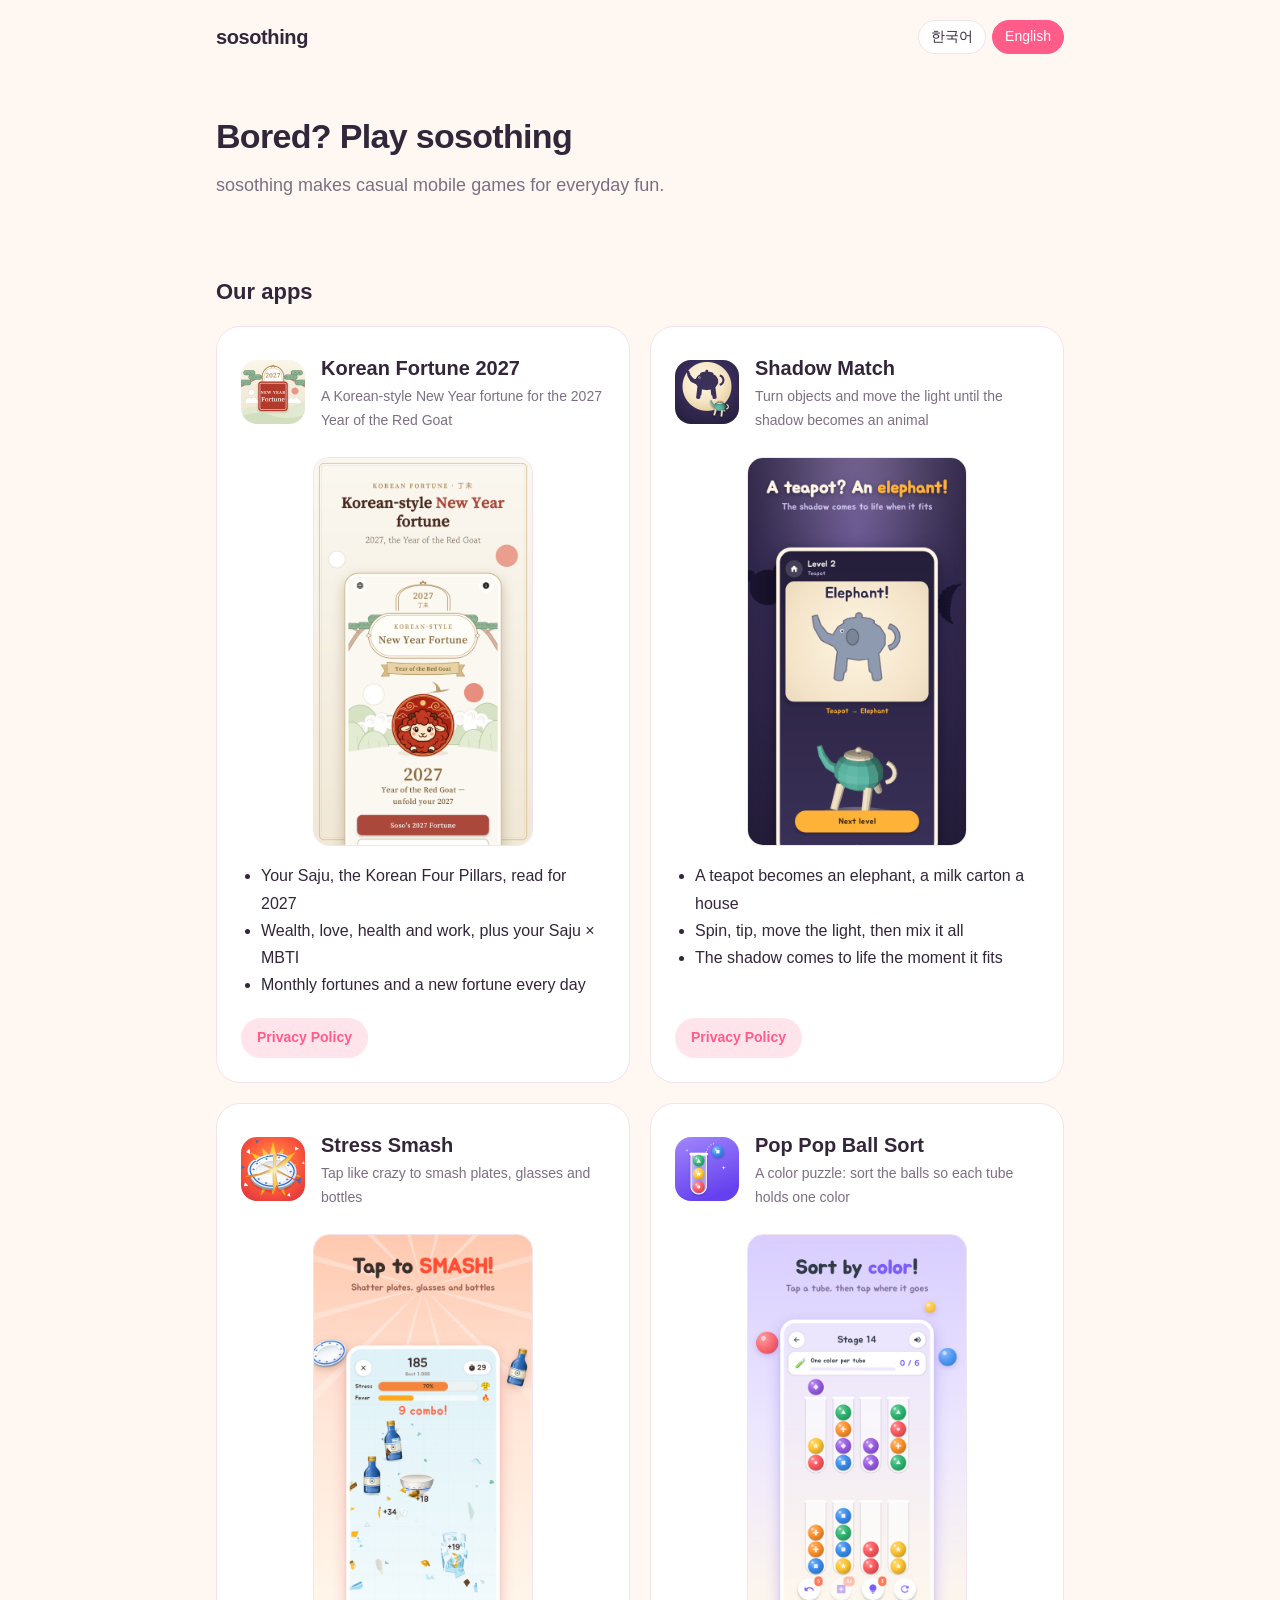
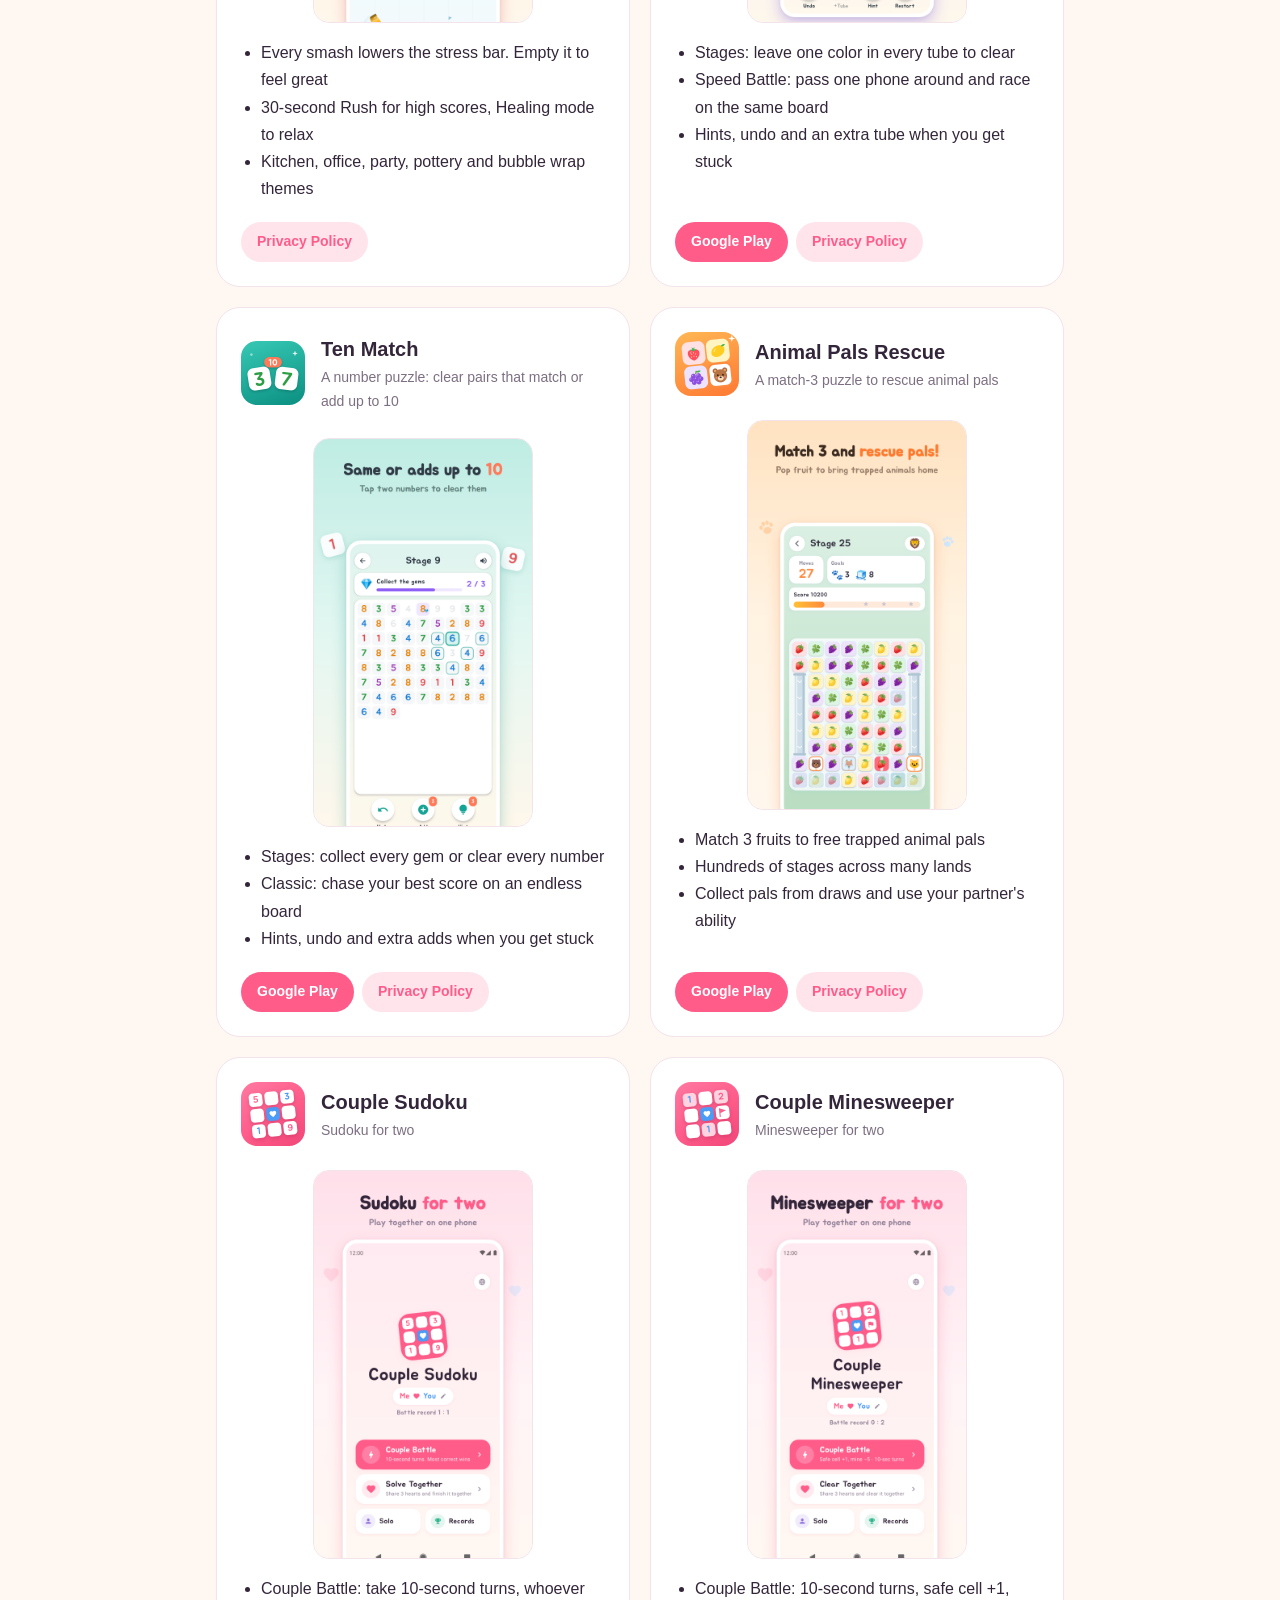
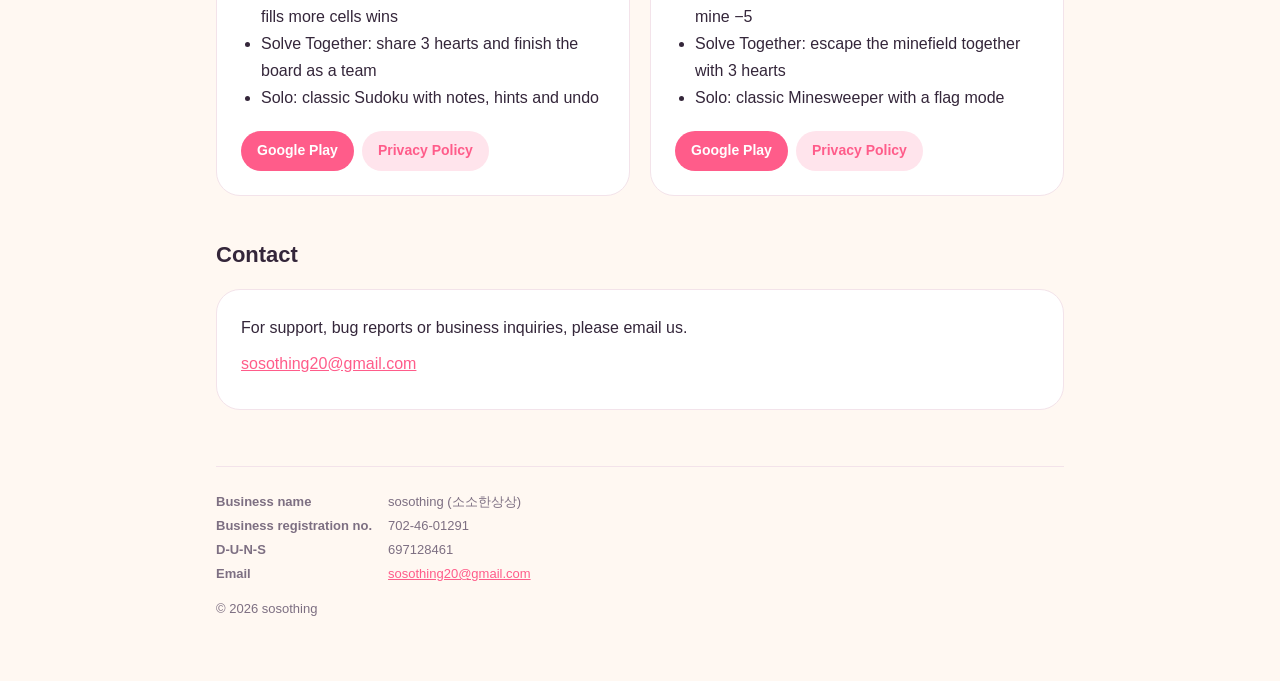
==== index.html @ 8fa51ddb "소소점집 신년운세: 앱 목록 카드 추가, 아이콘 새로 바꿈 Co-Authored-By: Claude Opus 5.5 <noreply@anthropic.com>" ====
<!doctype html>
<html lang="ko" data-lang="ko">
<head>
<meta charset="utf-8">
<meta name="viewport" content="width=device-width, initial-scale=1">
<title>sosothing</title>
<meta name="description" content="소소한상상(sosothing)은 일상에서 가볍게 즐기는 캐주얼 모바일 게임을 만듭니다. / sosothing makes casual mobile games for everyday fun.">
<meta name="google-site-verification" content="OZxtH8biWq6dHtOWnSwe_YBOrlfcBjzr07Ja14kbQ_M">
<link rel="icon" href="assets/sudoku-icon.png">
<link rel="stylesheet" href="style.css">
<script src="lang.js"></script>
</head>
<body>
<div class="wrap">
  <header class="top">
    <a class="brand" href="./">sosothing</a>
    <div class="lang-switch">
      <button type="button" data-set-lang="ko">한국어</button>
      <button type="button" data-set-lang="en">English</button>
    </div>
  </header>

  <section class="hero">
    <h1 lang="ko">심심할땐 소소한상상</h1>
    <h1 lang="en">Bored? Play sosothing</h1>
    <p lang="ko">소소한상상(sosothing)은 일상에서 가볍게 즐기는 캐주얼 모바일 게임을 만듭니다.</p>
    <p lang="en">sosothing makes casual mobile games for everyday fun.</p>
  </section>

  <h2 class="section-title"><span lang="ko">앱</span><span lang="en">Our apps</span></h2>
  <div class="apps">
    <article class="app" id="newyear-2027">
      <div class="app-head">
        <img lang="ko" src="assets/newyear-2027-icon.png" alt="">
        <img lang="en" src="assets/newyear-2027-icon-en.png" alt="">
        <div>
          <h3><span lang="ko">소소점집 신년운세 2027</span><span lang="en">Korean Fortune 2027</span></h3>
          <p lang="ko">만세력으로 보는 2027 정미년 붉은 양의 해 신년운세</p>
          <p lang="en">A Korean-style New Year fortune for the 2027 Year of the Red Goat</p>
        </div>
      </div>
      <img class="shot" lang="ko" src="assets/newyear-2027-ko.png" alt="소소점집 신년운세 앱 화면">
      <img class="shot" lang="en" src="assets/newyear-2027-en.png" alt="Korean Fortune 2027 app screen">
      <ul lang="ko">
        <li>타고난 나부터 2027년의 나까지, 재물·연애·건강·일 운세</li>
        <li>만세력 사주표와 사주 × MBTI로 본 나</li>
        <li>그달이 오면 열리는 달별 운세와 날마다 바뀌는 오늘의 운세</li>
      </ul>
      <ul lang="en">
        <li>Your Saju, the Korean Four Pillars, read for 2027</li>
        <li>Wealth, love, health and work, plus your Saju × MBTI</li>
        <li>Monthly fortunes and a new fortune every day</li>
      </ul>
      <div class="links">
        <a class="btn btn-ghost" href="apps/newyear-2027/privacy.html"><span lang="ko">개인정보처리방침</span><span lang="en">Privacy Policy</span></a>
      </div>
    </article>

    <article class="app" id="shadow-match">
      <div class="app-head">
        <img src="assets/shadow-match-icon.png" alt="">
        <div>
          <h3><span lang="ko">그림자 맞추기</span><span lang="en">Shadow Match</span></h3>
          <p lang="ko">물건을 돌리고 조명을 옮겨 그림자를 동물로 바꾸는 퍼즐</p>
          <p lang="en">Turn objects and move the light until the shadow becomes an animal</p>
        </div>
      </div>
      <img class="shot" lang="ko" src="assets/shadow-match-ko.png" alt="그림자 맞추기 게임 화면">
      <img class="shot" lang="en" src="assets/shadow-match-en.png" alt="Shadow Match game screen">
      <ul lang="ko">
        <li>주전자는 코끼리로, 우유팩은 집으로, 블록은 고양이로</li>
        <li>돌리기, 기울이기, 조명 옮기기, 그리고 모두 섞어서 맞추기까지</li>
        <li>딱 맞는 순간 그림자에 색과 얼굴이 생겨나요</li>
      </ul>
      <ul lang="en">
        <li>A teapot becomes an elephant, a milk carton a house</li>
        <li>Spin, tip, move the light, then mix it all</li>
        <li>The shadow comes to life the moment it fits</li>
      </ul>
      <div class="links">
        <a class="btn btn-ghost" href="apps/shadow-match/privacy.html"><span lang="ko">개인정보처리방침</span><span lang="en">Privacy Policy</span></a>
      </div>
    </article>

    <article class="app" id="stress-smash">
      <div class="app-head">
        <img src="assets/stress-smash-icon.png" alt="">
        <div>
          <h3><span lang="ko">스트레스 박살</span><span lang="en">Stress Smash</span></h3>
          <p lang="ko">접시, 유리컵, 병을 마구 눌러 와장창 부수는 스트레스 해소 게임</p>
          <p lang="en">Tap like crazy to smash plates, glasses and bottles</p>
        </div>
      </div>
      <img class="shot" lang="ko" src="assets/stress-smash-ko.png" alt="스트레스 박살 게임 화면">
      <img class="shot" lang="en" src="assets/stress-smash-en.png" alt="Stress Smash game screen">
      <ul lang="ko">
        <li>부술 때마다 스트레스 게이지가 줄고, 다 비우면 후련해요</li>
        <li>30초 러시로 최고 점수에 도전, 힐링 모드로 천천히</li>
        <li>부엌, 사무실, 파티, 도자기 공방, 뽁뽁이 테마</li>
      </ul>
      <ul lang="en">
        <li>Every smash lowers the stress bar. Empty it to feel great</li>
        <li>30-second Rush for high scores, Healing mode to relax</li>
        <li>Kitchen, office, party, pottery and bubble wrap themes</li>
      </ul>
      <div class="links">
        <a class="btn btn-ghost" href="apps/stress-smash/privacy.html"><span lang="ko">개인정보처리방침</span><span lang="en">Privacy Policy</span></a>
      </div>
    </article>

    <article class="app" id="ball-sort">
      <div class="app-head">
        <img src="assets/ball-sort-icon.png" alt="">
        <div>
          <h3><span lang="ko">콩콩 볼소트</span><span lang="en">Pop Pop Ball Sort</span></h3>
          <p lang="ko">같은 색 공끼리 병에 모으는 정렬 퍼즐</p>
          <p lang="en">A color puzzle: sort the balls so each tube holds one color</p>
        </div>
      </div>
      <img class="shot" lang="ko" src="assets/ball-sort-ko.png" alt="콩콩 볼소트 게임 화면">
      <img class="shot" lang="en" src="assets/ball-sort-en.png" alt="Pop Pop Ball Sort game screen">
      <ul lang="ko">
        <li>스테이지: 병마다 한 가지 색만 남기면 클리어</li>
        <li>스피드 대결: 여럿이 폰 하나로 같은 판을 풀고 시간으로 순위</li>
        <li>힌트, 되돌리기, 빈 병 더하기로 막혀도 걱정 없어요</li>
      </ul>
      <ul lang="en">
        <li>Stages: leave one color in every tube to clear</li>
        <li>Speed Battle: pass one phone around and race on the same board</li>
        <li>Hints, undo and an extra tube when you get stuck</li>
      </ul>
      <div class="links">
        <a class="btn btn-primary" href="https://play.google.com/store/apps/details?id=com.sosothing.ballsort">Google Play</a>
        <a class="btn btn-ghost" href="apps/ball-sort/privacy.html"><span lang="ko">개인정보처리방침</span><span lang="en">Privacy Policy</span></a>
      </div>
    </article>

    <article class="app" id="ten-match">
      <div class="app-head">
        <img src="assets/ten-match-icon.png" alt="">
        <div>
          <h3><span lang="ko">텐 매치</span><span lang="en">Ten Match</span></h3>
          <p lang="ko">같거나 합이 10인 두 숫자를 지우는 숫자 퍼즐</p>
          <p lang="en">A number puzzle: clear pairs that match or add up to 10</p>
        </div>
      </div>
      <img class="shot" lang="ko" src="assets/ten-match-ko.png" alt="텐 매치 게임 화면">
      <img class="shot" lang="en" src="assets/ten-match-en.png" alt="Ten Match game screen">
      <ul lang="ko">
        <li>스테이지: 보석을 모으거나 숫자를 모두 지워 클리어</li>
        <li>클래식: 끝없이 이어지는 판에서 최고 점수에 도전</li>
        <li>힌트, 되돌리기, 숫자 추가로 막혀도 걱정 없어요</li>
      </ul>
      <ul lang="en">
        <li>Stages: collect every gem or clear every number</li>
        <li>Classic: chase your best score on an endless board</li>
        <li>Hints, undo and extra adds when you get stuck</li>
      </ul>
      <div class="links">
        <a class="btn btn-primary" href="https://play.google.com/store/apps/details?id=com.sosothing.tenmatch">Google Play</a>
        <a class="btn btn-ghost" href="apps/ten-match/privacy.html"><span lang="ko">개인정보처리방침</span><span lang="en">Privacy Policy</span></a>
      </div>
    </article>

    <article class="app" id="animal-rescue">
      <div class="app-head">
        <img src="assets/animal-rescue-icon.png" alt="">
        <div>
          <h3><span lang="ko">동물 친구 구출</span><span lang="en">Animal Pals Rescue</span></h3>
          <p lang="ko">과일을 맞춰 동물 친구를 구하는 3매치 퍼즐</p>
          <p lang="en">A match-3 puzzle to rescue animal pals</p>
        </div>
      </div>
      <img class="shot" lang="ko" src="assets/animal-rescue-ko.png" alt="동물 친구 구출 게임 화면">
      <img class="shot" lang="en" src="assets/animal-rescue-en.png" alt="Animal Pals Rescue game screen">
      <ul lang="ko">
        <li>과일 3개를 맞춰 갇힌 동물 친구를 구출</li>
        <li>여러 지역을 여행하는 수백 판의 퍼즐</li>
        <li>친구 뽑기로 동물을 모으고, 파트너 능력으로 퍼즐을 도와요</li>
      </ul>
      <ul lang="en">
        <li>Match 3 fruits to free trapped animal pals</li>
        <li>Hundreds of stages across many lands</li>
        <li>Collect pals from draws and use your partner's ability</li>
      </ul>
      <div class="links">
        <a class="btn btn-primary" href="https://play.google.com/store/apps/details?id=com.sosothing.animalrescue">Google Play</a>
        <a class="btn btn-ghost" href="apps/animal-rescue/privacy.html"><span lang="ko">개인정보처리방침</span><span lang="en">Privacy Policy</span></a>
      </div>
    </article>

    <article class="app" id="couple-sudoku">
      <div class="app-head">
        <img src="assets/sudoku-icon.png" alt="">
        <div>
          <h3><span lang="ko">커플 스도쿠</span><span lang="en">Couple Sudoku</span></h3>
          <p lang="ko">둘이 함께 푸는 스도쿠</p>
          <p lang="en">Sudoku for two</p>
        </div>
      </div>
      <img class="shot" lang="ko" src="assets/sudoku-ko.png" alt="커플 스도쿠 메인 화면">
      <img class="shot" lang="en" src="assets/sudoku-en.png" alt="Couple Sudoku main screen">
      <ul lang="ko">
        <li>커플 대결: 10초씩 번갈아 숫자를 넣고, 더 많이 맞힌 사람이 승리</li>
        <li>함께 풀기: 하트 3개를 나눠 쓰며 한 판을 같이 완성</li>
        <li>혼자 하기: 메모, 힌트, 되돌리기가 있는 클래식 스도쿠</li>
      </ul>
      <ul lang="en">
        <li>Couple Battle: take 10-second turns, whoever fills more cells wins</li>
        <li>Solve Together: share 3 hearts and finish the board as a team</li>
        <li>Solo: classic Sudoku with notes, hints and undo</li>
      </ul>
      <div class="links">
        <a class="btn btn-primary" href="https://play.google.com/store/apps/details?id=com.hoon.sudoku">Google Play</a>
        <a class="btn btn-ghost" href="apps/couple-sudoku/privacy.html"><span lang="ko">개인정보처리방침</span><span lang="en">Privacy Policy</span></a>
      </div>
    </article>

    <article class="app" id="couple-minesweeper">
      <div class="app-head">
        <img src="assets/minesweeper-icon.png" alt="">
        <div>
          <h3><span lang="ko">커플 지뢰찾기</span><span lang="en">Couple Minesweeper</span></h3>
          <p lang="ko">둘이 함께 하는 지뢰찾기</p>
          <p lang="en">Minesweeper for two</p>
        </div>
      </div>
      <img class="shot" lang="ko" src="assets/minesweeper-ko.png" alt="커플 지뢰찾기 메인 화면">
      <img class="shot" lang="en" src="assets/minesweeper-en.png" alt="Couple Minesweeper main screen">
      <ul lang="ko">
        <li>커플 대결: 10초씩 번갈아, 안전한 칸 +1점, 지뢰 −5점</li>
        <li>함께 풀기: 하트 3개로 둘이 지뢰밭을 함께 탈출</li>
        <li>혼자 하기: 깃발 모드가 있는 클래식 지뢰찾기</li>
      </ul>
      <ul lang="en">
        <li>Couple Battle: 10-second turns, safe cell +1, mine −5</li>
        <li>Solve Together: escape the minefield together with 3 hearts</li>
        <li>Solo: classic Minesweeper with a flag mode</li>
      </ul>
      <div class="links">
        <a class="btn btn-primary" href="https://play.google.com/store/apps/details?id=com.hoon.coupleminesweeper">Google Play</a>
        <a class="btn btn-ghost" href="apps/couple-minesweeper/privacy.html"><span lang="ko">개인정보처리방침</span><span lang="en">Privacy Policy</span></a>
      </div>
    </article>
  </div>

  <h2 class="section-title"><span lang="ko">문의</span><span lang="en">Contact</span></h2>
  <div class="about">
    <p lang="ko">앱 사용, 오류 제보, 제휴 문의는 이메일로 보내 주세요.</p>
    <p lang="en">For support, bug reports or business inquiries, please email us.</p>
    <p><a href="mailto:sosothing20@gmail.com">sosothing20@gmail.com</a></p>
  </div>

  <footer>
    <dl>
      <dt><span lang="ko">상호</span><span lang="en">Business name</span></dt><dd><span lang="ko">소소한상상 (영문: sosothing)</span><span lang="en">sosothing (소소한상상)</span></dd>
      <dt><span lang="ko">사업자등록번호</span><span lang="en">Business registration no.</span></dt><dd>702-46-01291</dd>
      <!-- 정해지면 채운다
      <dt><span lang="ko">대표자</span><span lang="en">Representative</span></dt><dd></dd>
      <dt><span lang="ko">주소</span><span lang="en">Address</span></dt><dd></dd>
      -->
      <dt>D-U-N-S</dt><dd>697128461</dd>
      <dt><span lang="ko">이메일</span><span lang="en">Email</span></dt><dd><a href="mailto:sosothing20@gmail.com">sosothing20@gmail.com</a></dd>
    </dl>
    <p>© 2026 sosothing</p>
  </footer>
</div>
</body>
</html>
---- style.css ----
:root {
  --ink: #34263a;
  --muted: #7d6f82;
  --accent: #ff5c8a;
  --accent-soft: #ffe4ec;
  --bg: #fff8f2;
  --card: #ffffff;
  --line: #f3e3ea;
}

* { box-sizing: border-box; }

body {
  margin: 0;
  background: var(--bg);
  color: var(--ink);
  font: 16px/1.7 -apple-system, "Segoe UI", Roboto, "Noto Sans KR", sans-serif;
}

a { color: var(--accent); }

.wrap { max-width: 880px; margin: 0 auto; padding: 0 16px; }

/* 언어 전환: html[data-lang]에 맞지 않는 쪽을 숨긴다 */
html[data-lang="ko"] [lang="en"]:not(html),
html[data-lang="en"] [lang="ko"]:not(html) { display: none; }

header.top {
  display: flex;
  align-items: center;
  justify-content: space-between;
  padding: 20px 0;
}

.brand {
  font-weight: 800;
  font-size: 20px;
  letter-spacing: -0.02em;
  color: var(--ink);
  text-decoration: none;
}

.lang-switch { display: flex; gap: 6px; }
.lang-switch button {
  font: inherit;
  font-size: 14px;
  padding: 4px 12px;
  border-radius: 999px;
  border: 1px solid var(--line);
  background: var(--card);
  color: var(--ink);
  cursor: pointer;
}
.lang-switch button[aria-pressed="true"] {
  background: var(--accent);
  border-color: var(--accent);
  color: #fff;
}

.hero { padding: 40px 0 32px; }
.hero h1 { font-size: 34px; line-height: 1.3; margin: 0 0 12px; letter-spacing: -0.02em; }
.hero p { color: var(--muted); font-size: 18px; margin: 0; max-width: 560px; }

h2.section-title { font-size: 22px; margin: 40px 0 16px; }

.apps { display: grid; grid-template-columns: repeat(auto-fit, minmax(300px, 1fr)); gap: 20px; }

.app {
  background: var(--card);
  border: 1px solid var(--line);
  border-radius: 24px;
  padding: 24px;
  display: flex;
  flex-direction: column;
}
.app-head { display: flex; gap: 16px; align-items: center; margin-bottom: 16px; }
.app-head img { width: 64px; height: 64px; border-radius: 16px; }
.app-head h3 { margin: 0; font-size: 20px; }
.app-head p { margin: 0; color: var(--muted); font-size: 14px; }
.app .shot { width: 100%; max-width: 220px; align-self: center; border-radius: 16px; border: 1px solid var(--line); margin: 8px 0 16px; }
.app ul { padding-left: 20px; margin: 0 0 20px; }
.app .links { margin-top: auto; display: flex; flex-wrap: wrap; gap: 8px; }

.btn {
  display: inline-block;
  padding: 8px 16px;
  border-radius: 999px;
  text-decoration: none;
  font-size: 14px;
  font-weight: 600;
}
.btn-primary { background: var(--accent); color: #fff; }
.btn-ghost { background: var(--accent-soft); color: var(--accent); }

.about {
  background: var(--card);
  border: 1px solid var(--line);
  border-radius: 24px;
  padding: 24px;
}
.about p { margin: 0 0 8px; }

footer {
  margin-top: 56px;
  padding: 24px 0 48px;
  border-top: 1px solid var(--line);
  color: var(--muted);
  font-size: 13px;
}
footer dl { display: grid; grid-template-columns: max-content 1fr; gap: 2px 16px; margin: 0 0 12px; }
footer dt { font-weight: 600; }
footer dd { margin: 0; }

/* 개인정보처리방침 같은 문서 페이지 */
.doc { background: var(--card); border: 1px solid var(--line); border-radius: 20px; padding: 24px; margin-bottom: 24px; }
.doc h1 { font-size: 26px; margin: 0 0 4px; }
.doc h2 { font-size: 18px; margin: 28px 0 8px; color: var(--accent); }
.doc .date { color: var(--muted); font-size: 14px; margin: 0 0 16px; }
.doc ul { padding-left: 20px; }

@media (max-width: 480px) {
  .hero h1 { font-size: 28px; }
  .hero p { font-size: 16px; }
}
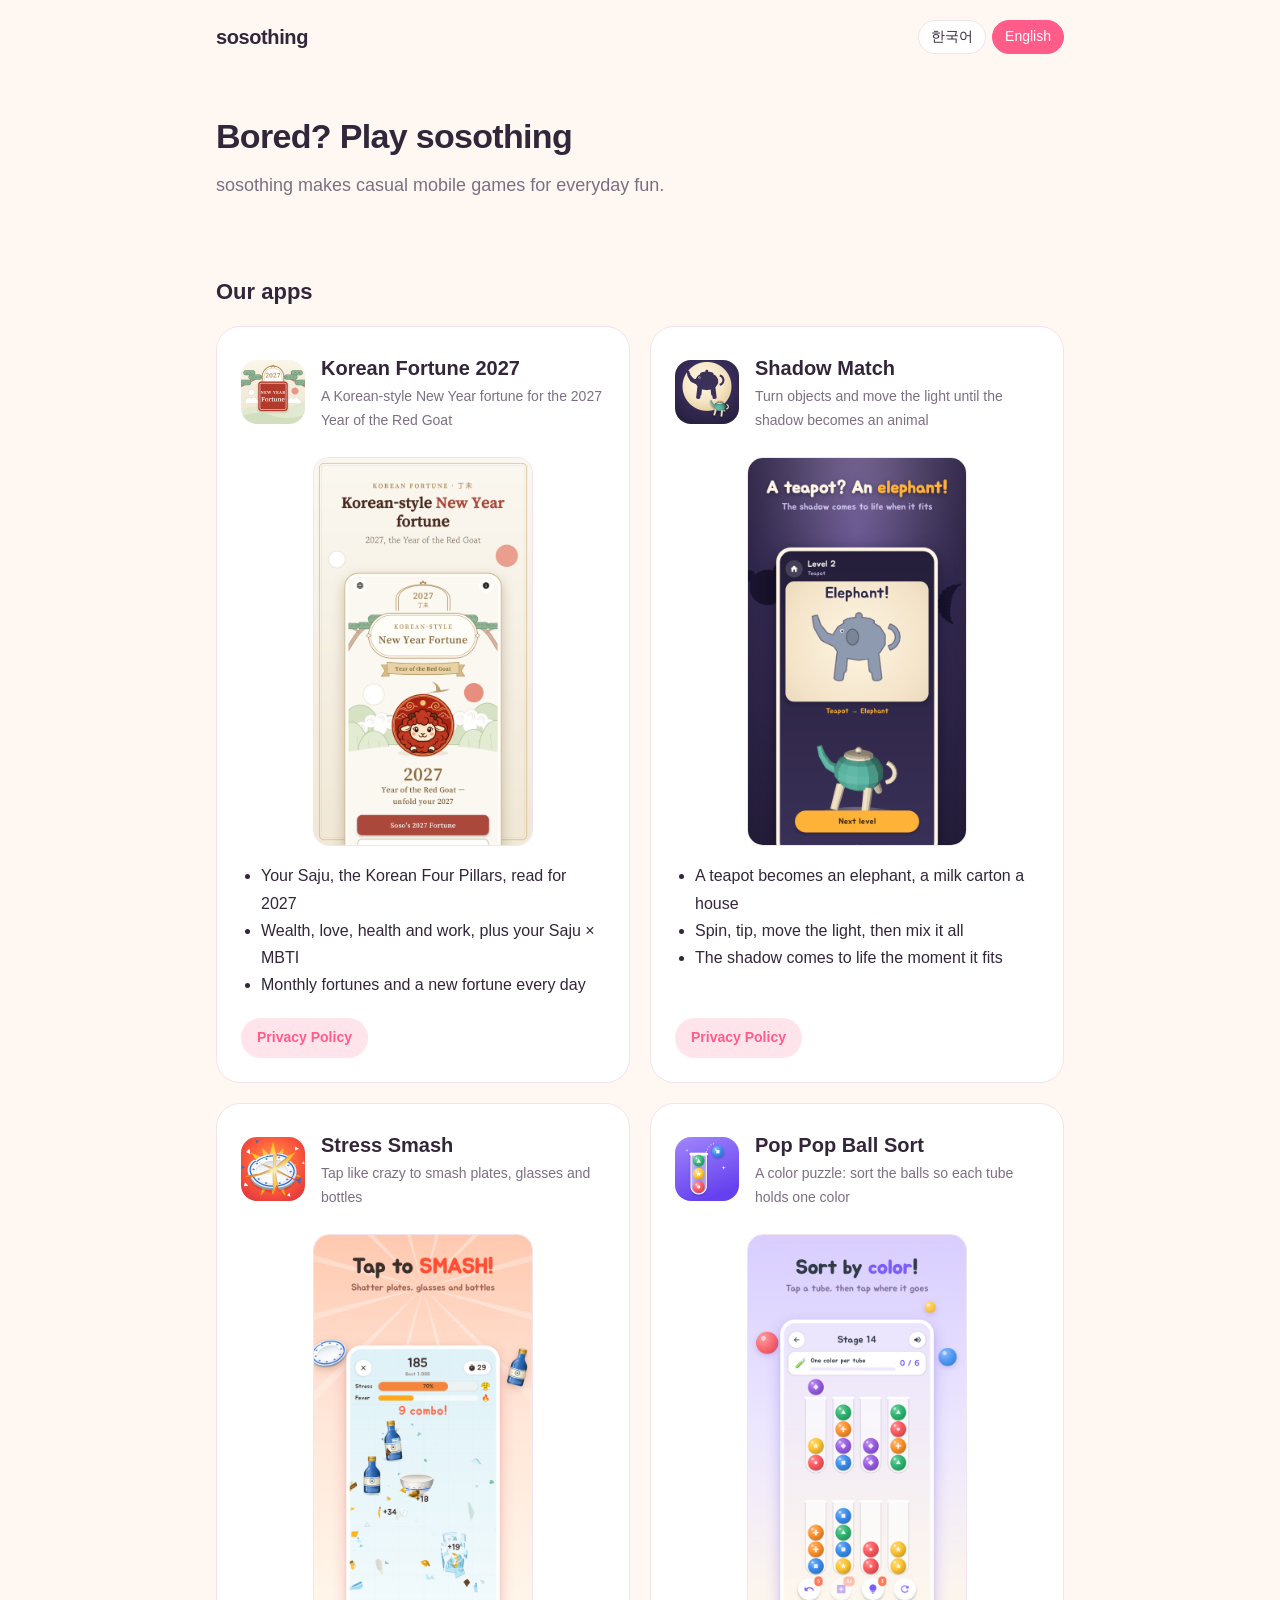
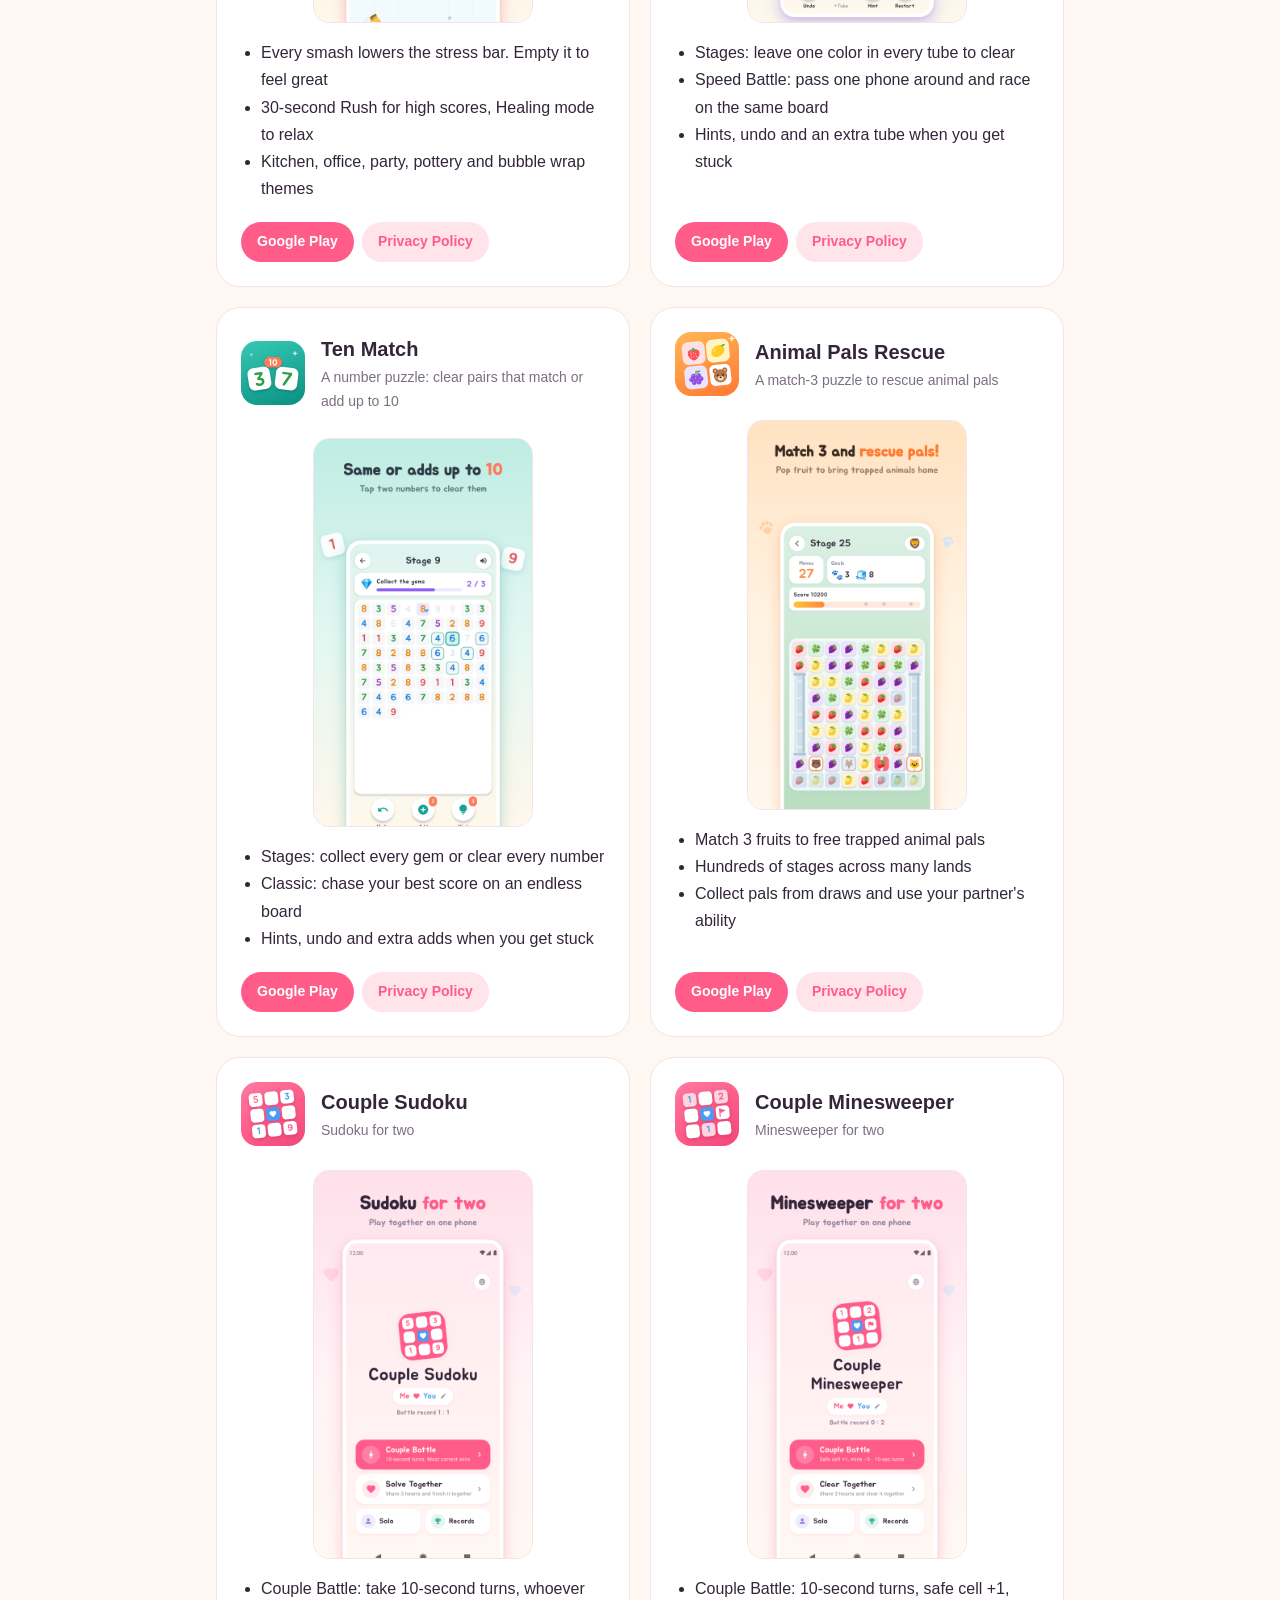
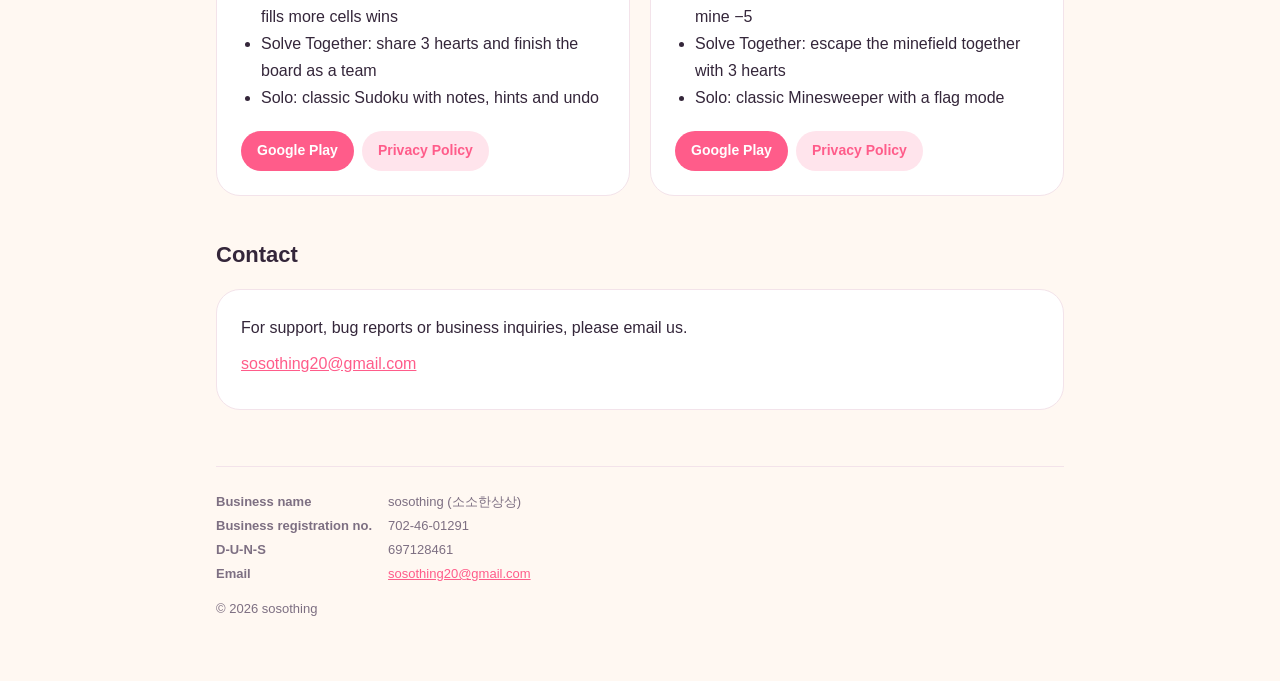
==== commit 9727b44c: "스트레스 박살 카드에 Google Play 버튼 추가 Co-Authored-By: Claude Opus 5.5 <noreply@anthropic.com>" ====
--- a/index.html
+++ b/index.html
@@ -104,6 +104,7 @@
         <li>Kitchen, office, party, pottery and bubble wrap themes</li>
       </ul>
       <div class="links">
+        <a class="btn btn-primary" href="https://play.google.com/store/apps/details?id=com.sosothing.stresssmash">Google Play</a>
         <a class="btn btn-ghost" href="apps/stress-smash/privacy.html"><span lang="ko">개인정보처리방침</span><span lang="en">Privacy Policy</span></a>
       </div>
     </article>
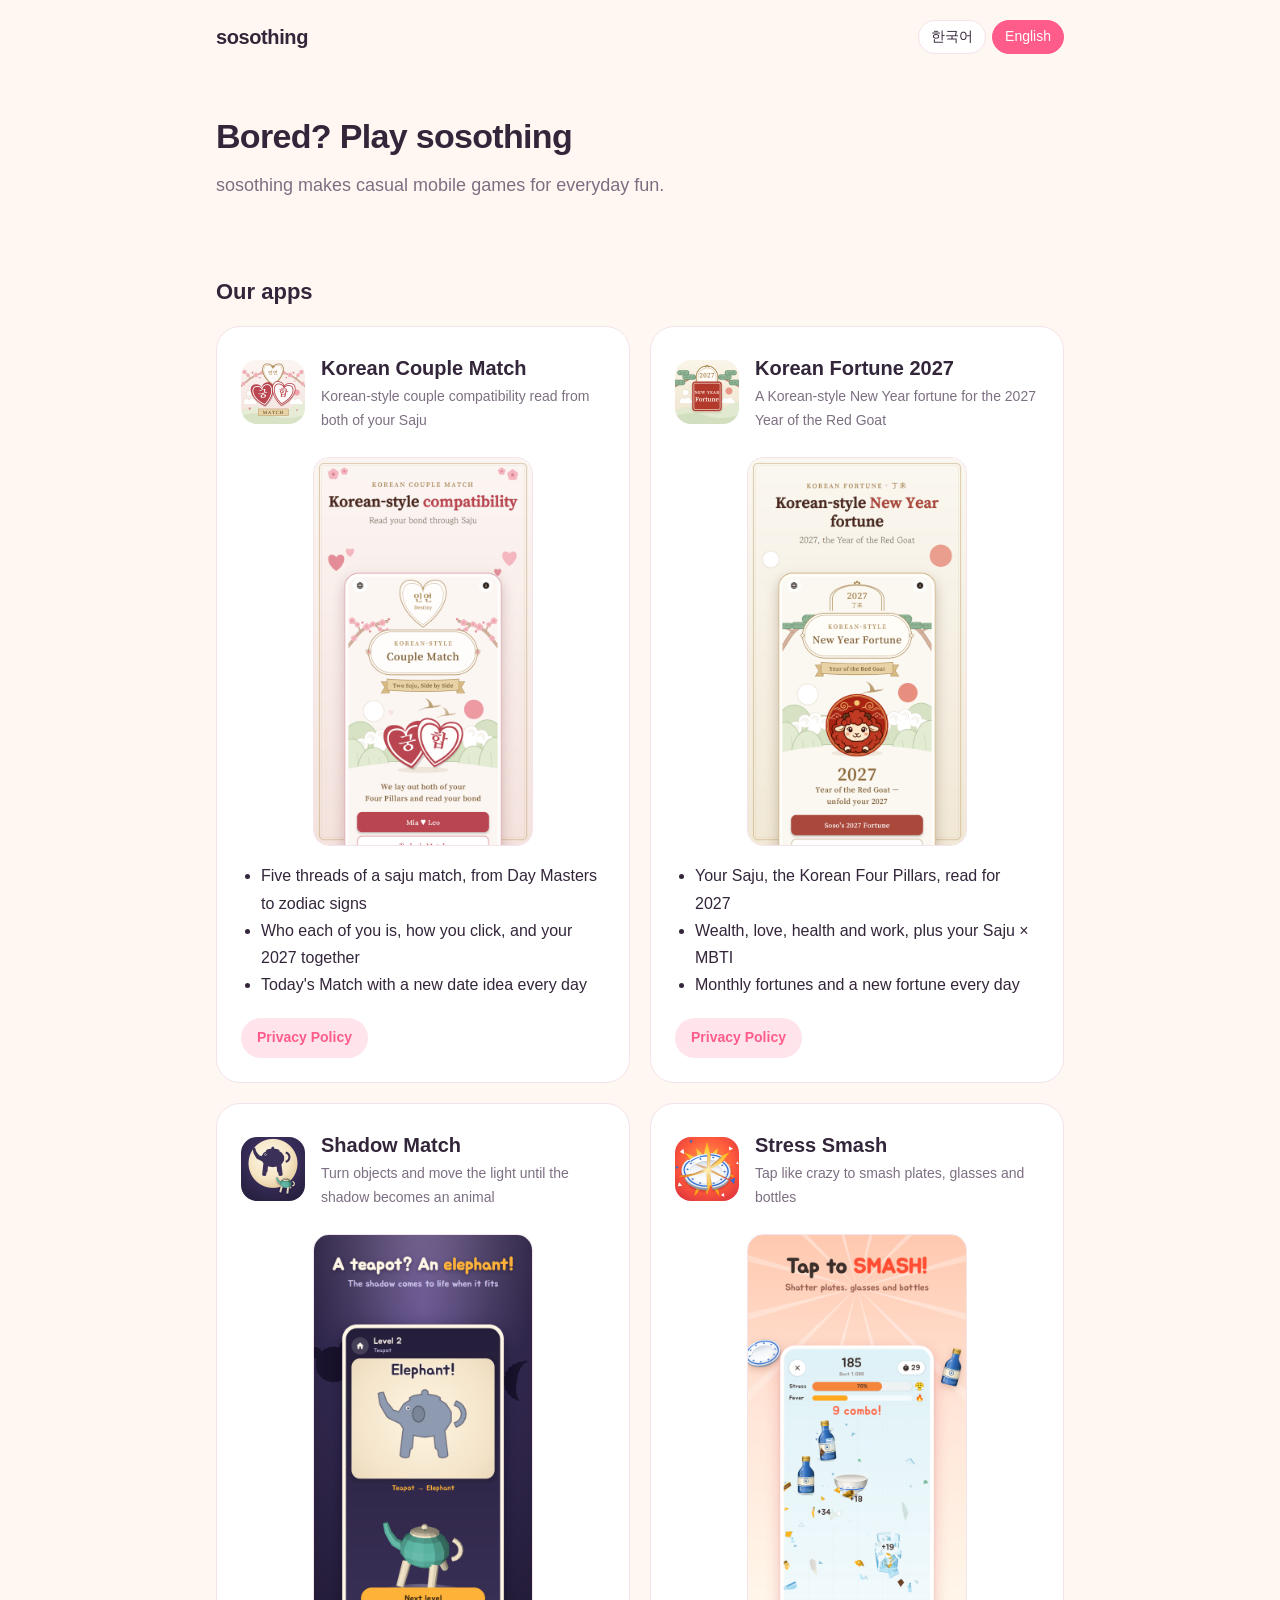
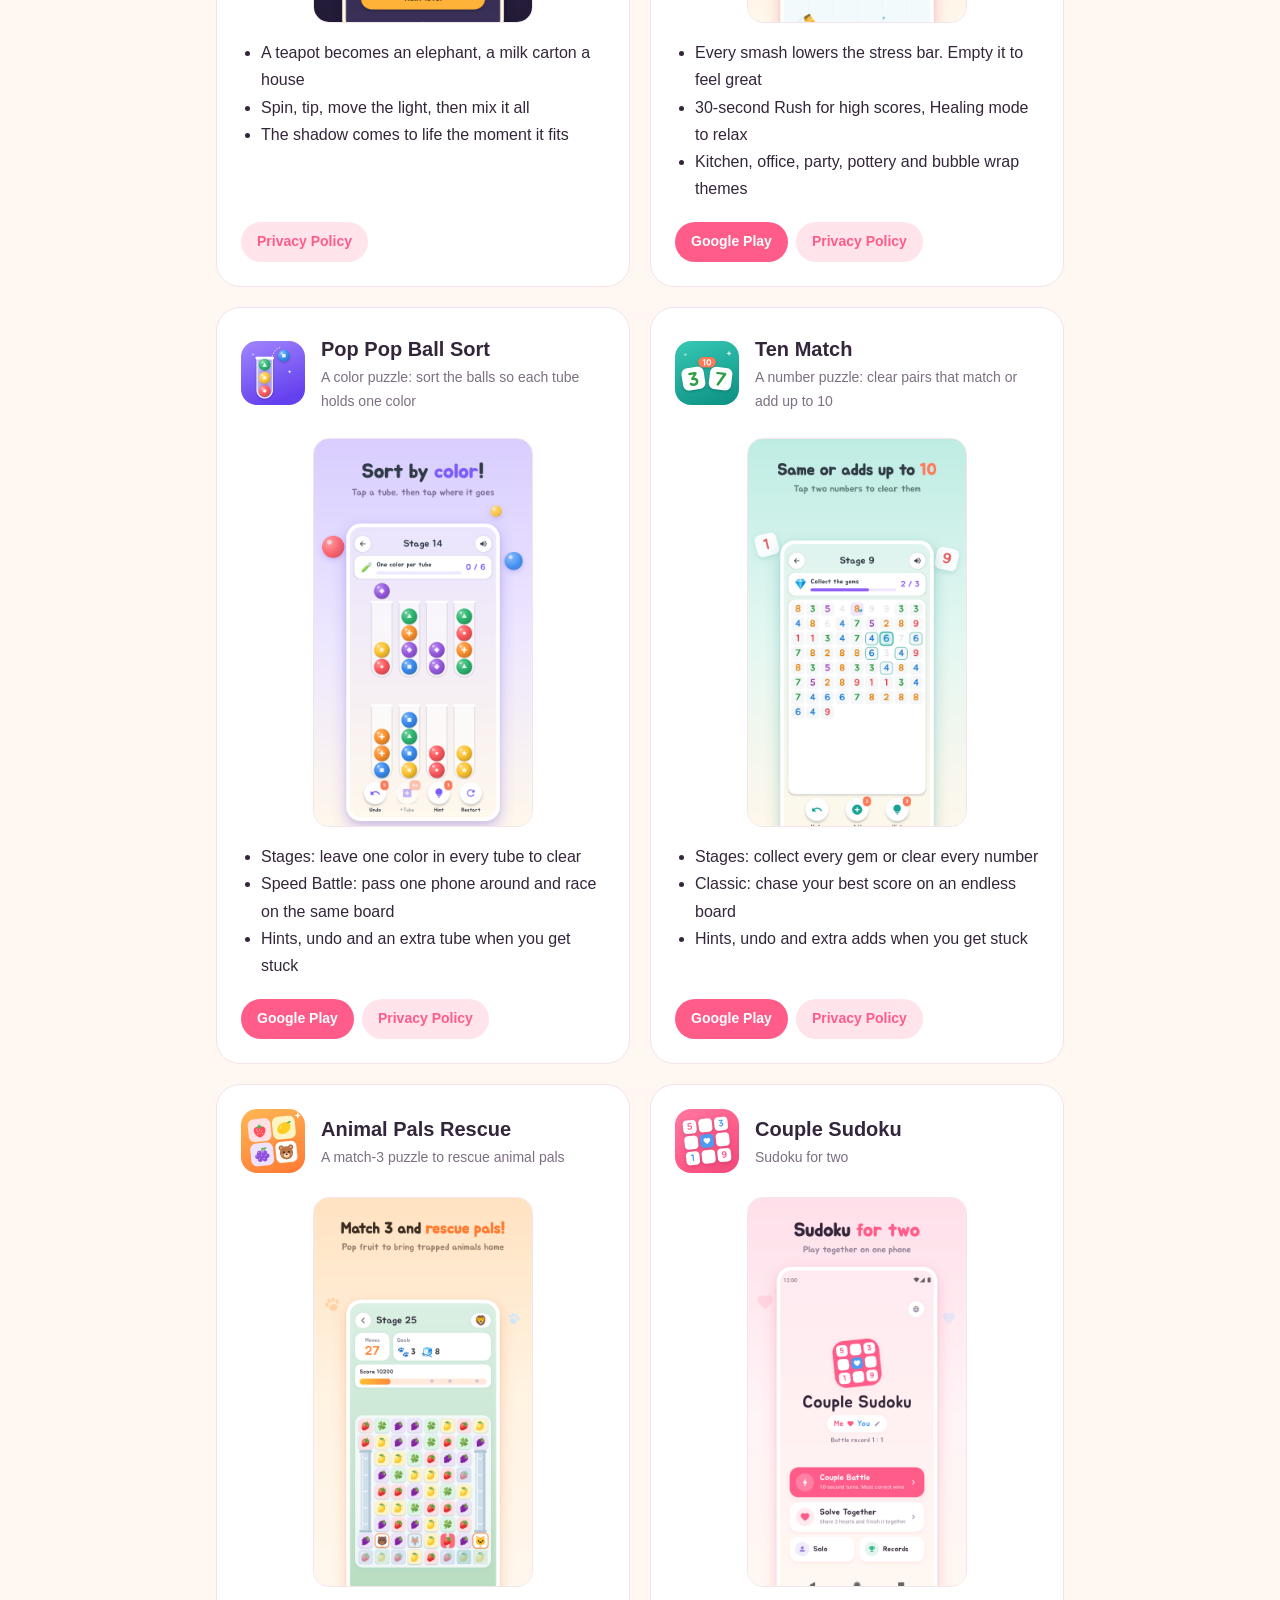
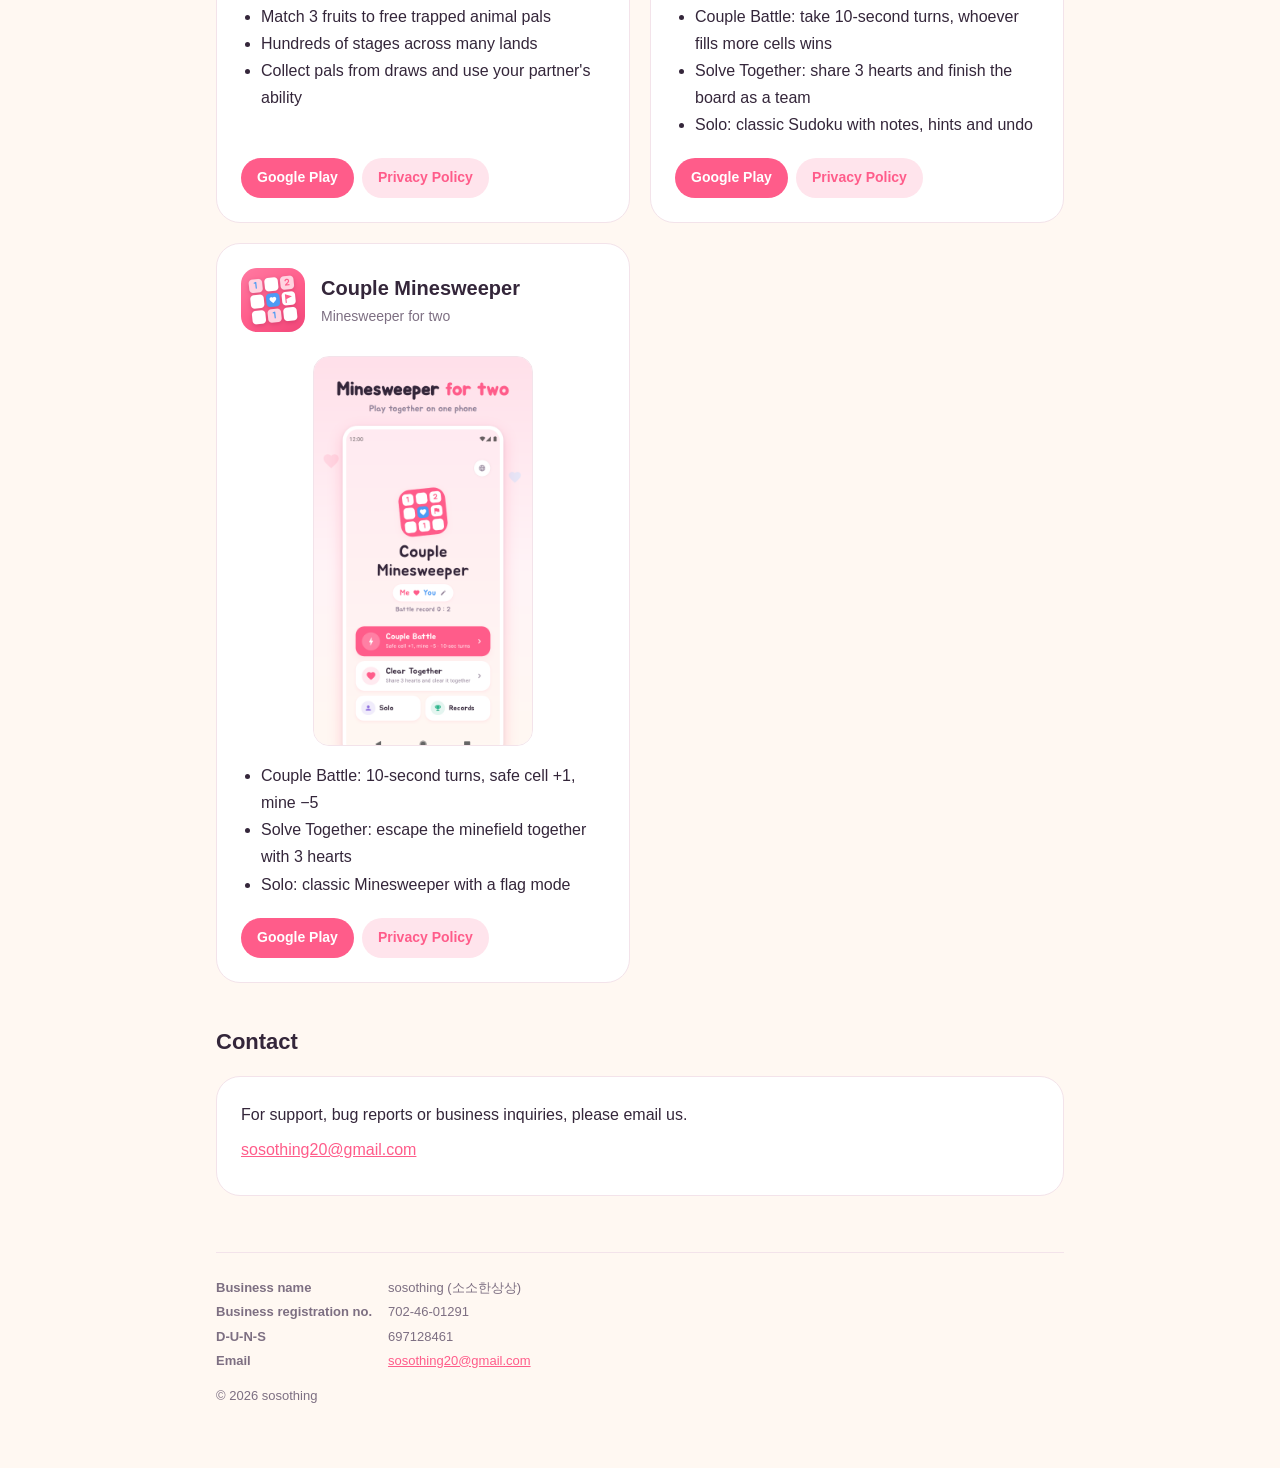
==== commit 026cfb14: "소소점집 커플 궁합: 앱 목록 카드 추가, 아이콘 한글로 바꿈 Co-Authored-By: Claude Opus 5.5 <noreply@anthropic.com>" ====
--- a/index.html
+++ b/index.html
@@ -29,6 +29,33 @@
 
   <h2 class="section-title"><span lang="ko">앱</span><span lang="en">Our apps</span></h2>
   <div class="apps">
+    <article class="app" id="couple-match">
+      <div class="app-head">
+        <img lang="ko" src="assets/couple-match-icon.png" alt="">
+        <img lang="en" src="assets/couple-match-icon-en.png" alt="">
+        <div>
+          <h3><span lang="ko">소소점집 커플 궁합</span><span lang="en">Korean Couple Match</span></h3>
+          <p lang="ko">두 사람의 만세력 사주로 보는 커플 궁합</p>
+          <p lang="en">Korean-style couple compatibility read from both of your Saju</p>
+        </div>
+      </div>
+      <img class="shot" lang="ko" src="assets/couple-match-ko.png" alt="소소점집 커플 궁합 앱 화면">
+      <img class="shot" lang="en" src="assets/couple-match-en.png" alt="Korean Couple Match app screen">
+      <ul lang="ko">
+        <li>일간·배우자 자리·오행·십성·띠, 사주 궁합의 다섯 갈래</li>
+        <li>각자 어떤 사람인지부터 둘이 만나면 어떤지, 2027년 둘의 흐름까지</li>
+        <li>날마다 바뀌는 오늘의 궁합과 오늘의 데이트</li>
+      </ul>
+      <ul lang="en">
+        <li>Five threads of a saju match, from Day Masters to zodiac signs</li>
+        <li>Who each of you is, how you click, and your 2027 together</li>
+        <li>Today's Match with a new date idea every day</li>
+      </ul>
+      <div class="links">
+        <a class="btn btn-ghost" href="apps/couple-match/privacy.html"><span lang="ko">개인정보처리방침</span><span lang="en">Privacy Policy</span></a>
+      </div>
+    </article>
+
     <article class="app" id="newyear-2027">
       <div class="app-head">
         <img lang="ko" src="assets/newyear-2027-icon.png" alt="">
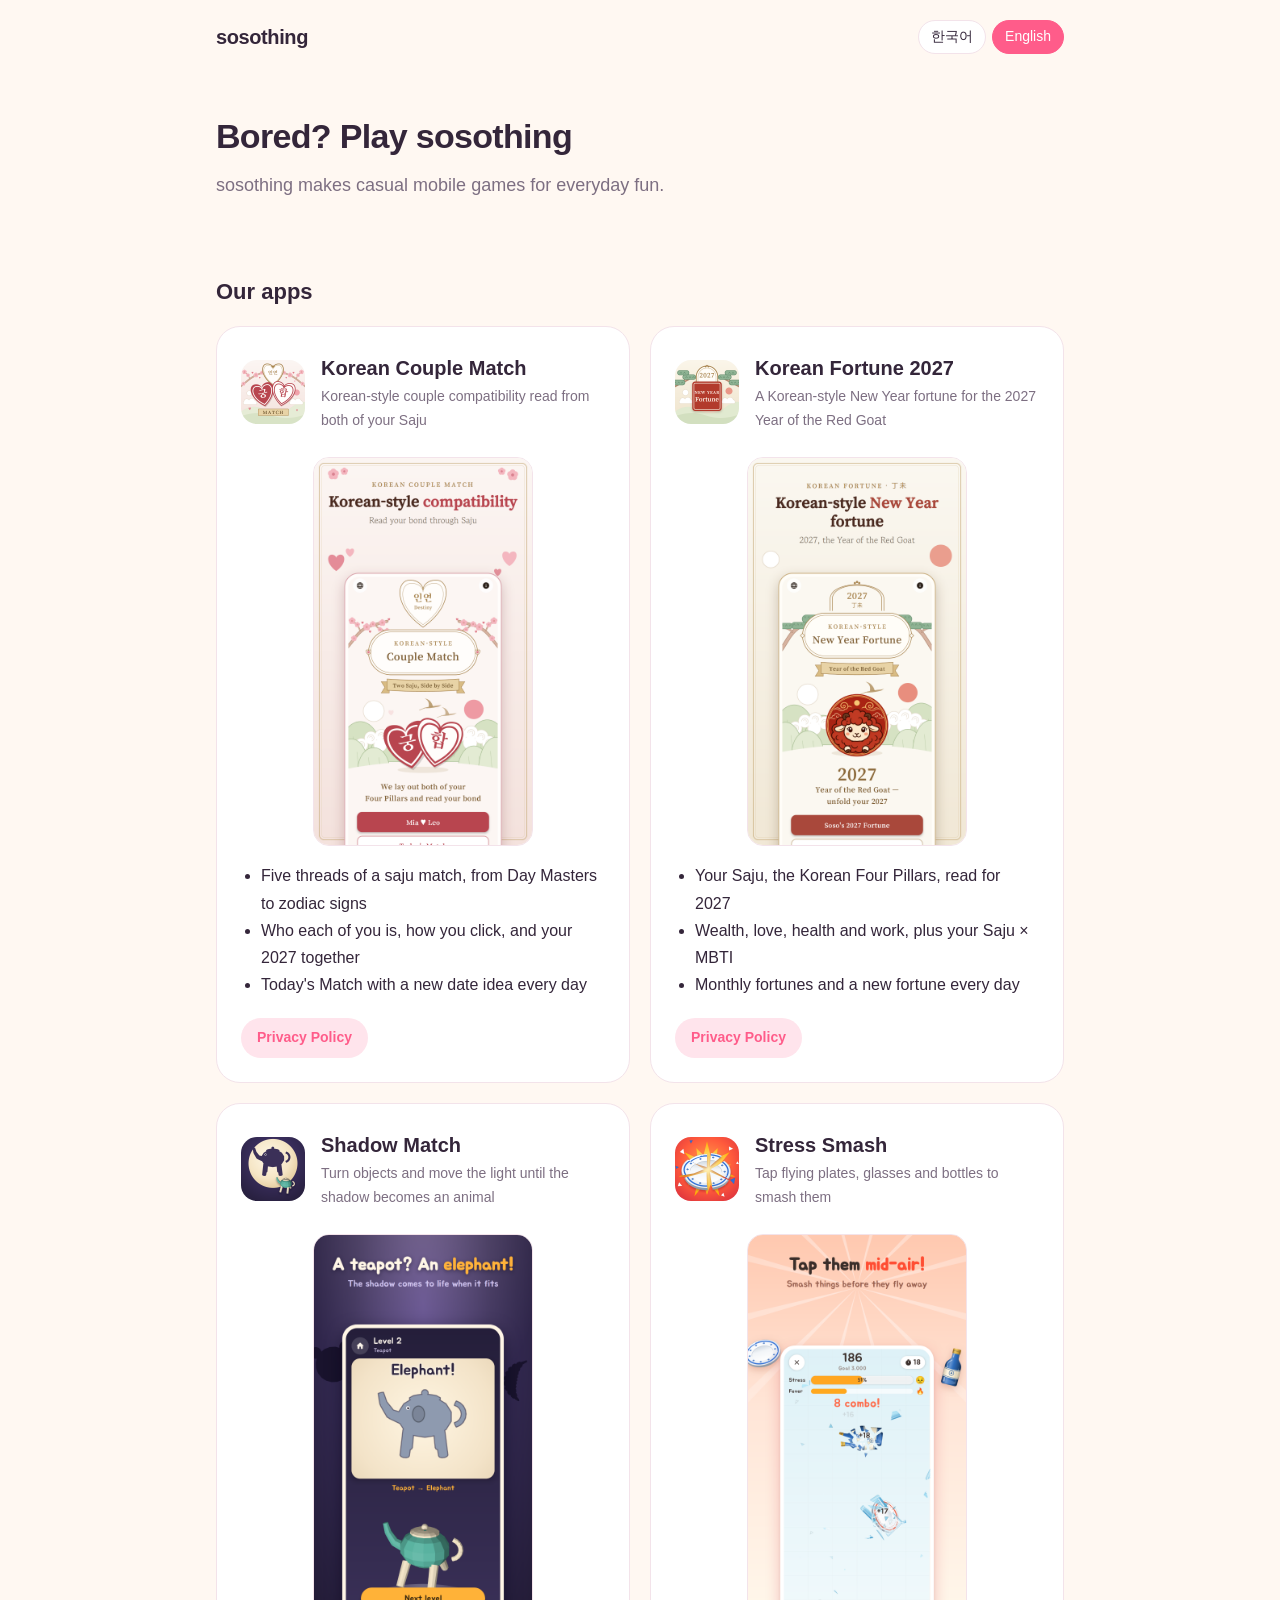
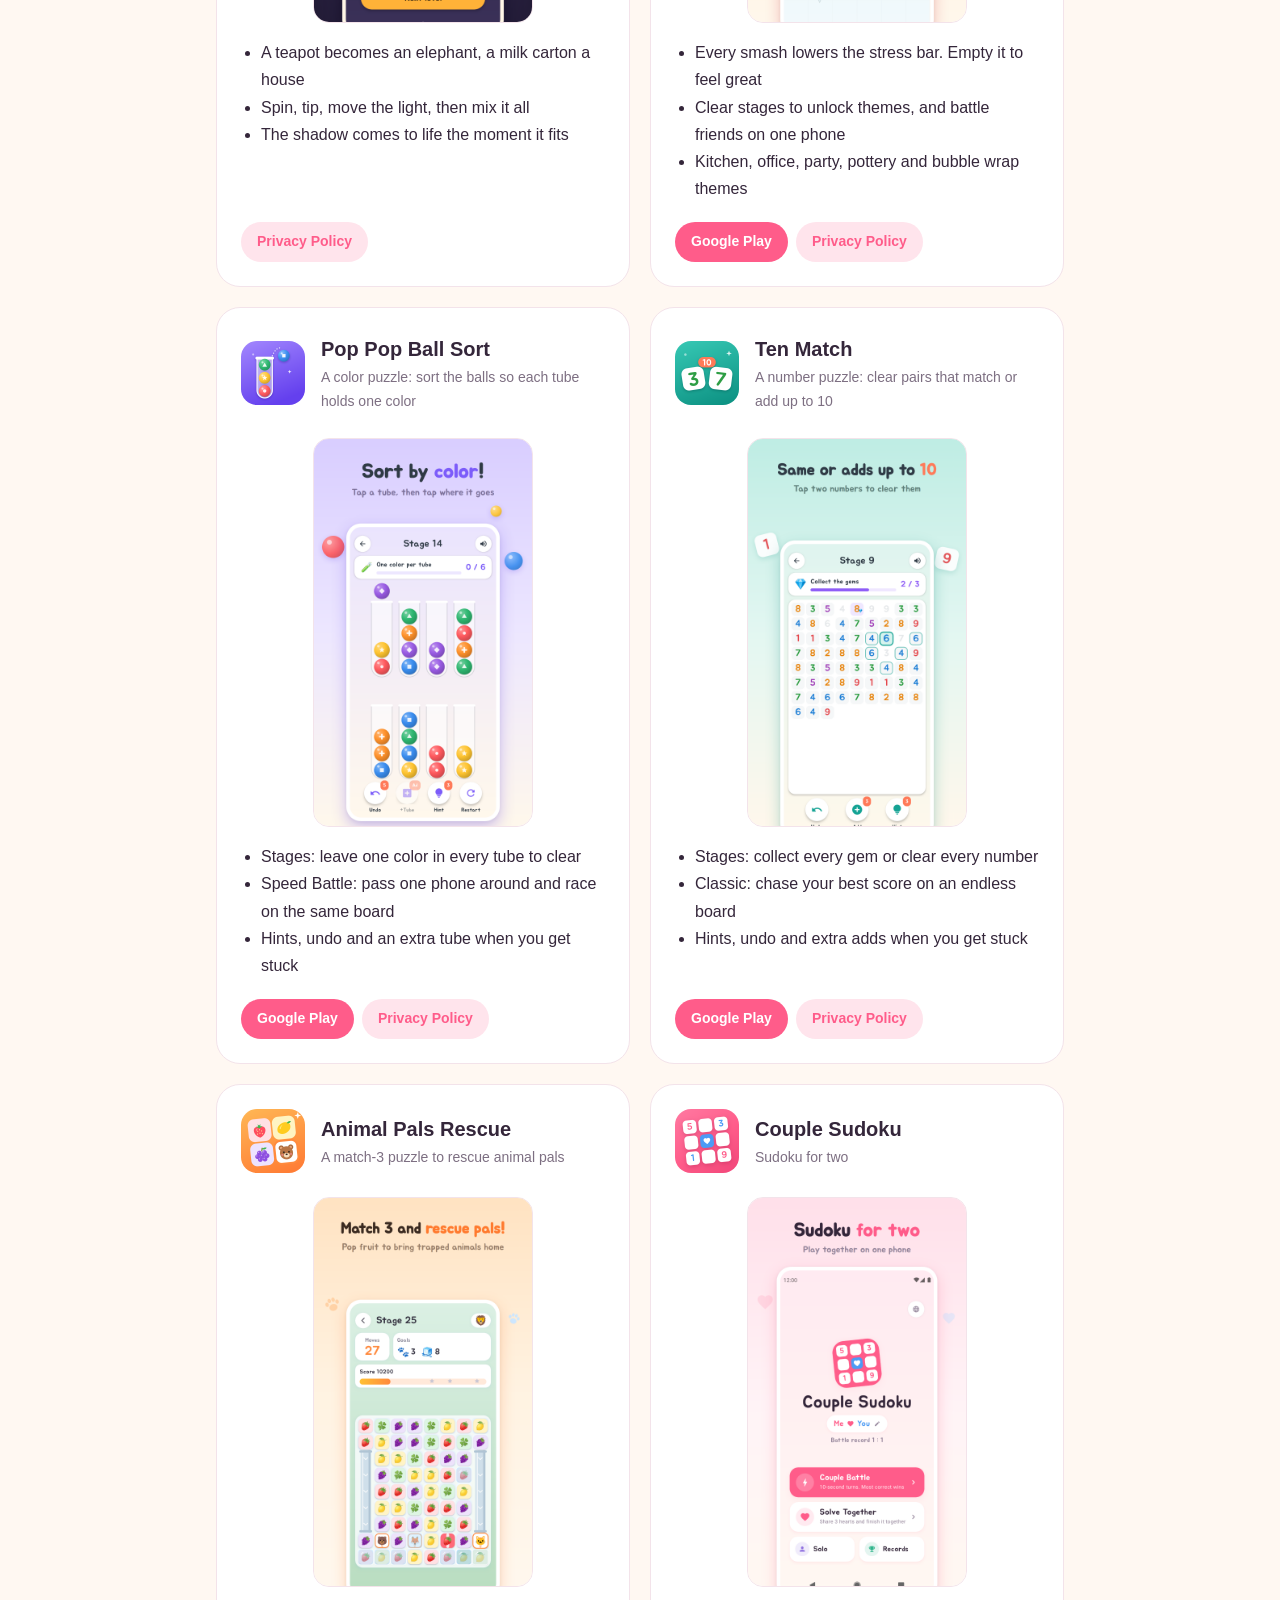
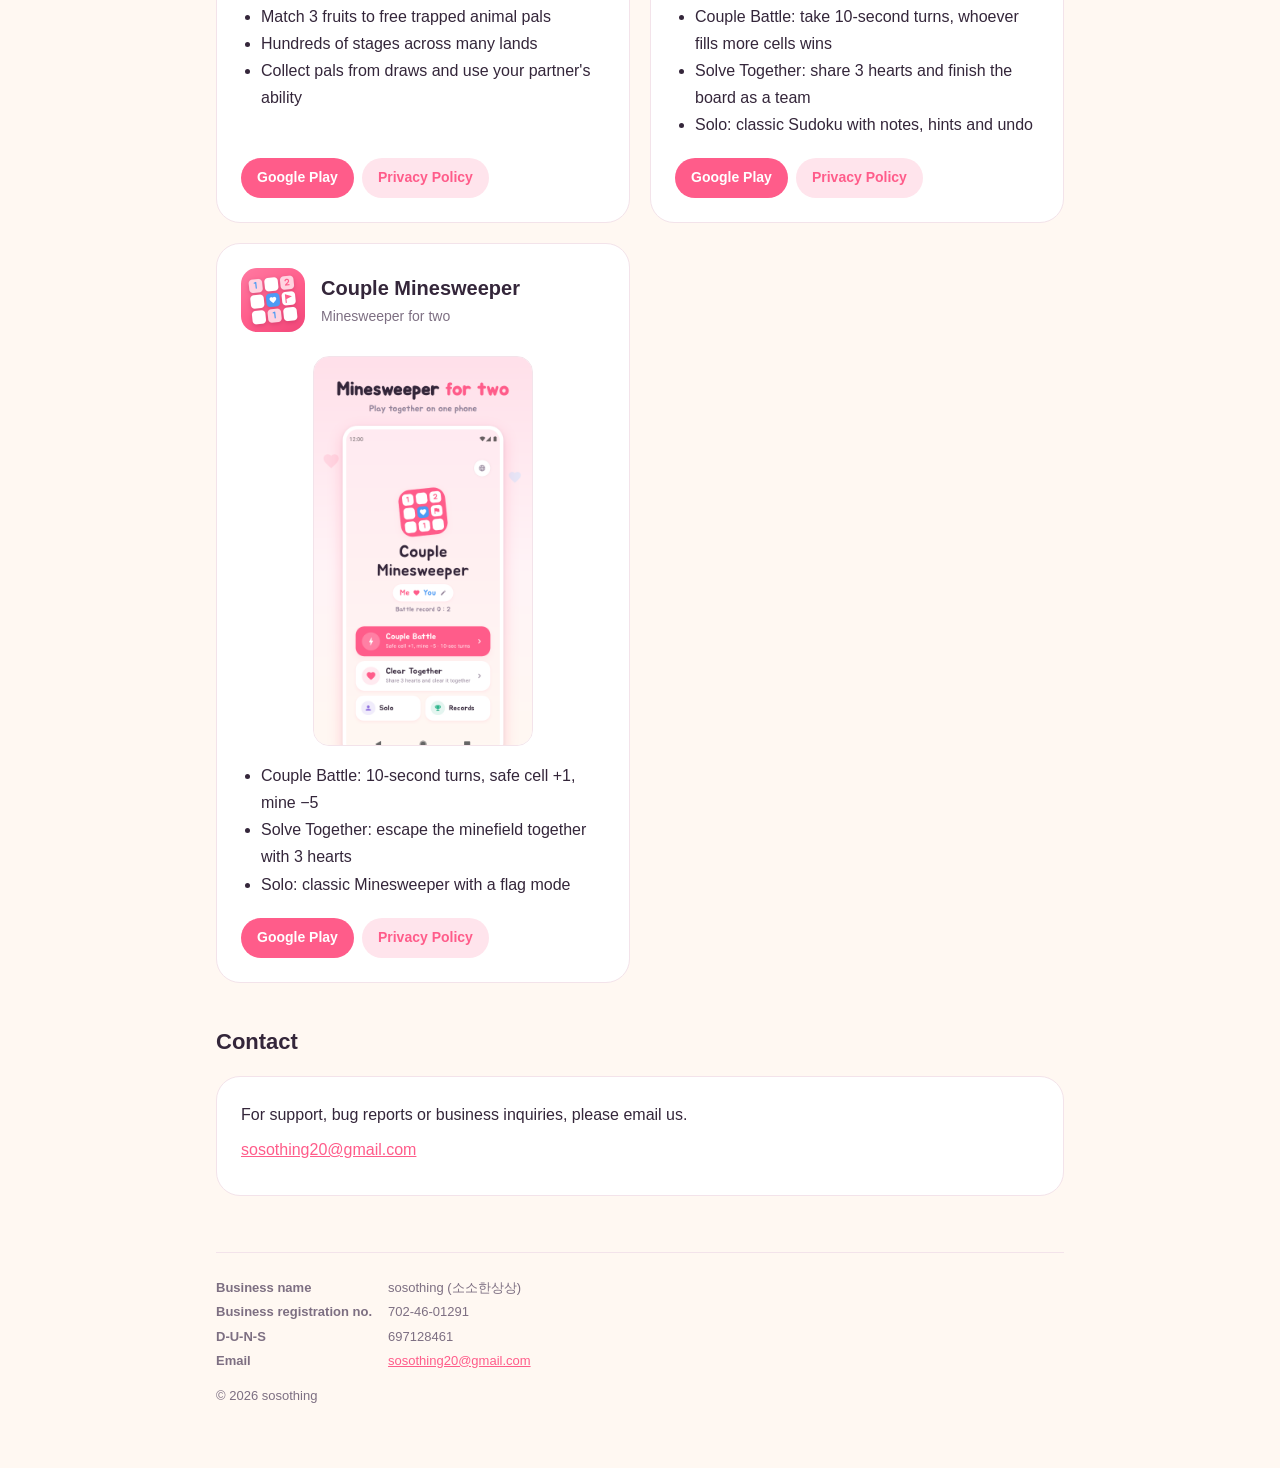
==== commit 349ede43: "스트레스 박살: 스테이지·박살 대결에 맞게 소개와 개인정보처리방침 고침 Co-Authored-By: Claude Opus 5.5 <noreply@anthropic.com>" ====
--- a/index.html
+++ b/index.html
@@ -114,20 +114,20 @@
         <img src="assets/stress-smash-icon.png" alt="">
         <div>
           <h3><span lang="ko">스트레스 박살</span><span lang="en">Stress Smash</span></h3>
-          <p lang="ko">접시, 유리컵, 병을 마구 눌러 와장창 부수는 스트레스 해소 게임</p>
-          <p lang="en">Tap like crazy to smash plates, glasses and bottles</p>
+          <p lang="ko">날아오는 접시, 유리컵, 병을 눌러 와장창 부수는 스트레스 해소 게임</p>
+          <p lang="en">Tap flying plates, glasses and bottles to smash them</p>
         </div>
       </div>
       <img class="shot" lang="ko" src="assets/stress-smash-ko.png" alt="스트레스 박살 게임 화면">
       <img class="shot" lang="en" src="assets/stress-smash-en.png" alt="Stress Smash game screen">
       <ul lang="ko">
         <li>부술 때마다 스트레스 게이지가 줄고, 다 비우면 후련해요</li>
-        <li>30초 러시로 최고 점수에 도전, 힐링 모드로 천천히</li>
+        <li>스테이지를 깨고 테마를 열고, 박살 대결로 친구와 점수 대결</li>
         <li>부엌, 사무실, 파티, 도자기 공방, 뽁뽁이 테마</li>
       </ul>
       <ul lang="en">
         <li>Every smash lowers the stress bar. Empty it to feel great</li>
-        <li>30-second Rush for high scores, Healing mode to relax</li>
+        <li>Clear stages to unlock themes, and battle friends on one phone</li>
         <li>Kitchen, office, party, pottery and bubble wrap themes</li>
       </ul>
       <div class="links">
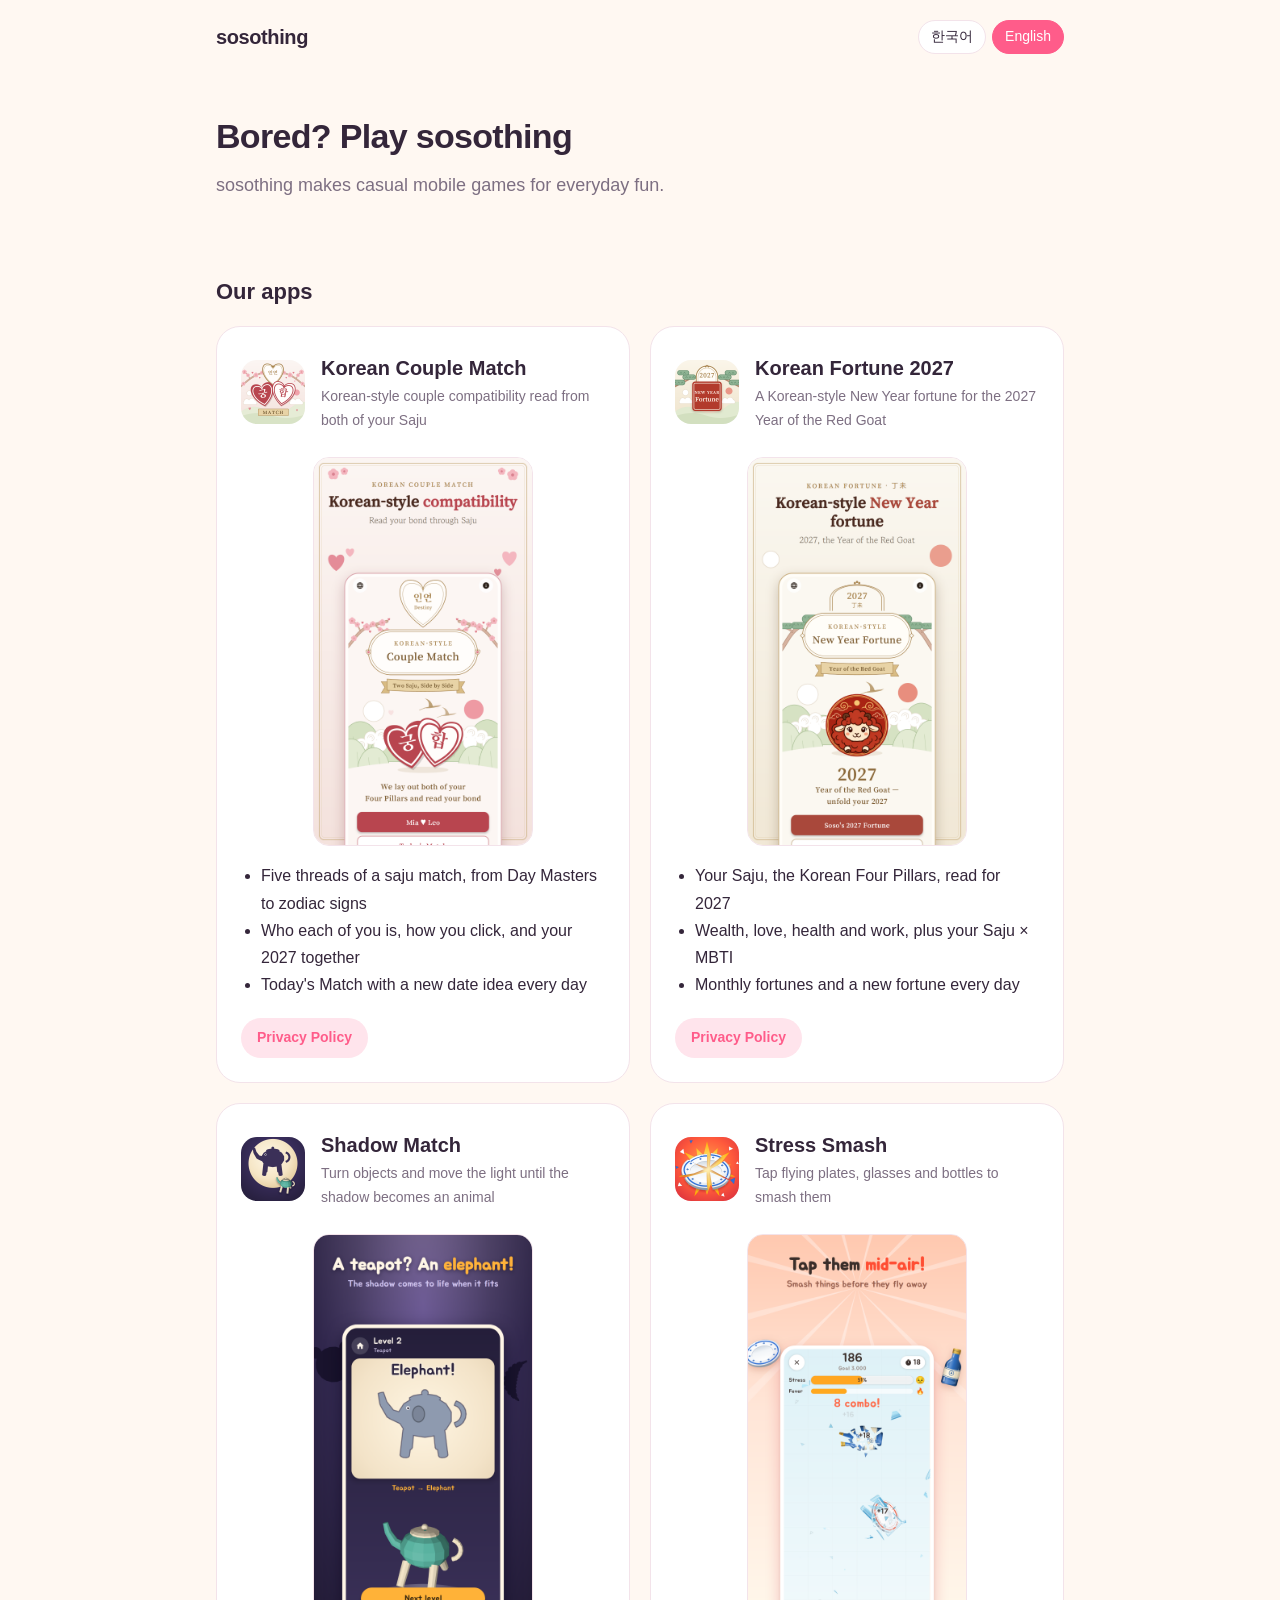
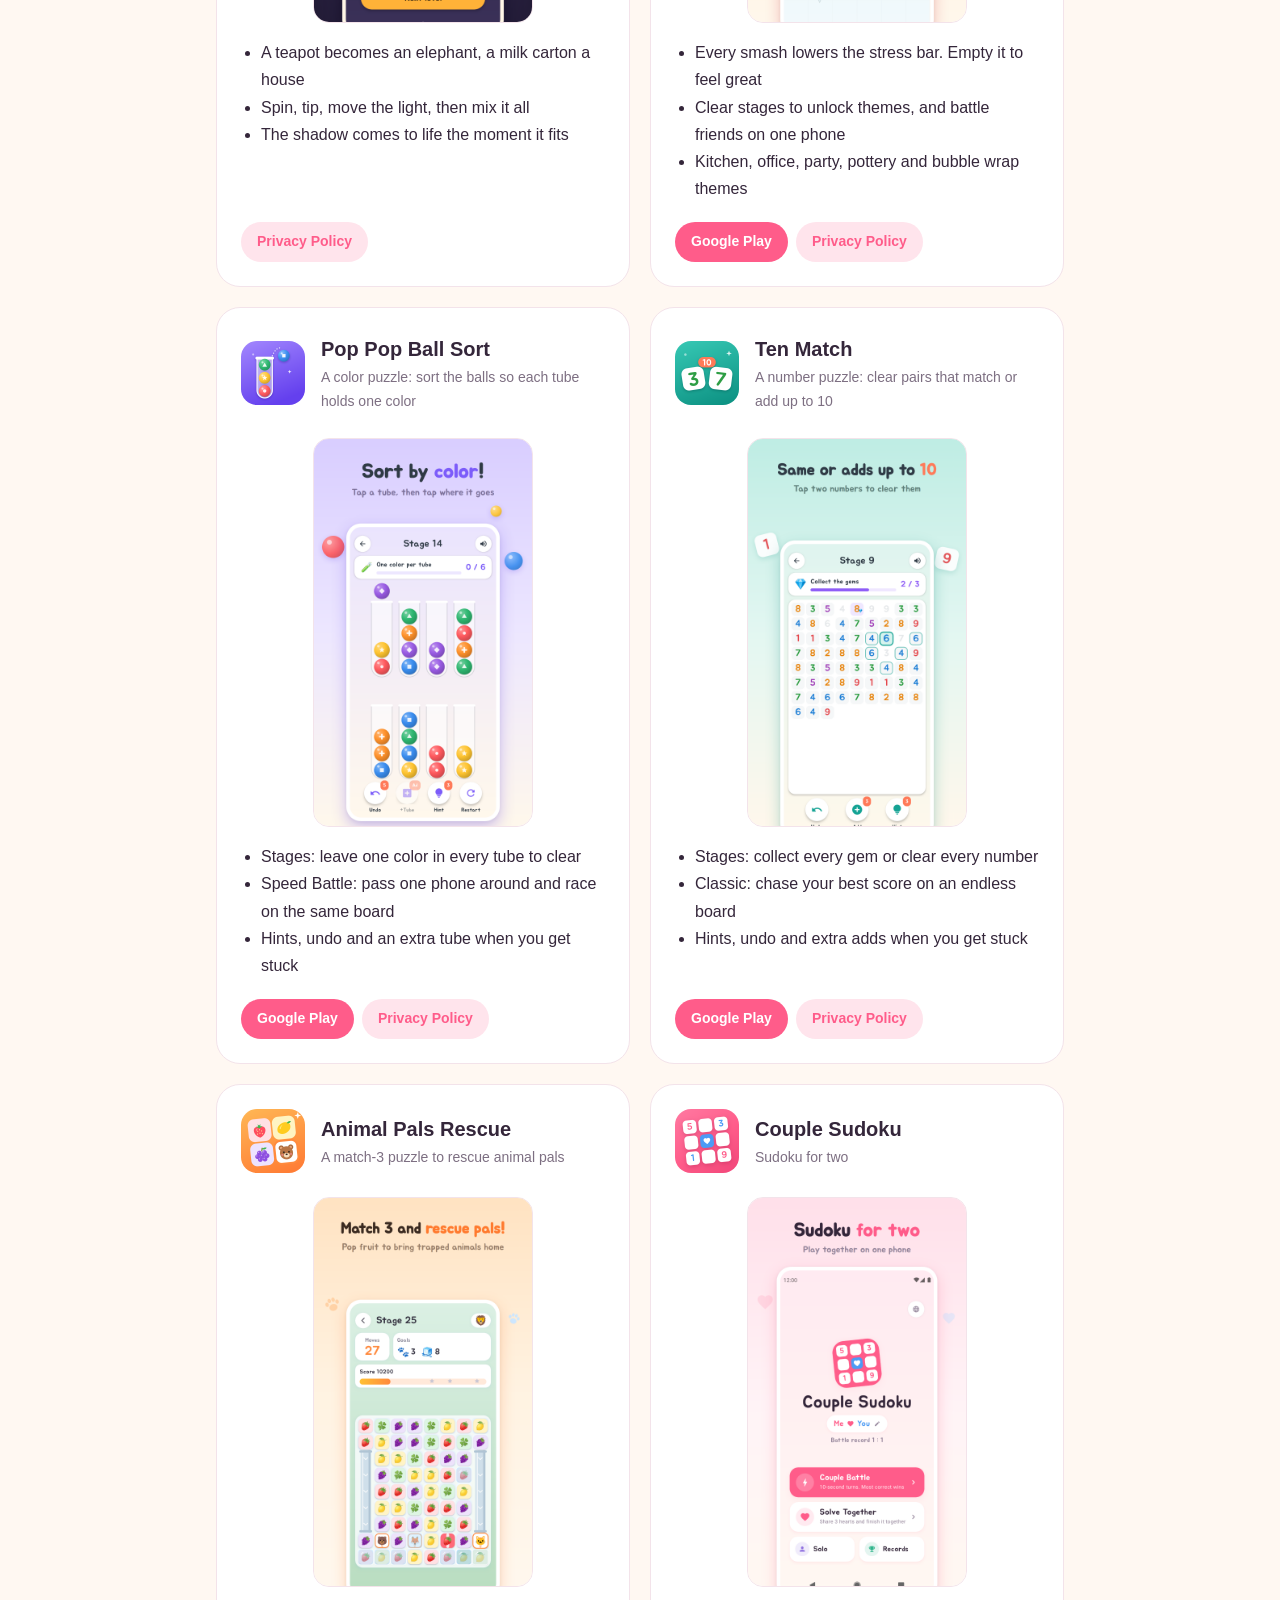
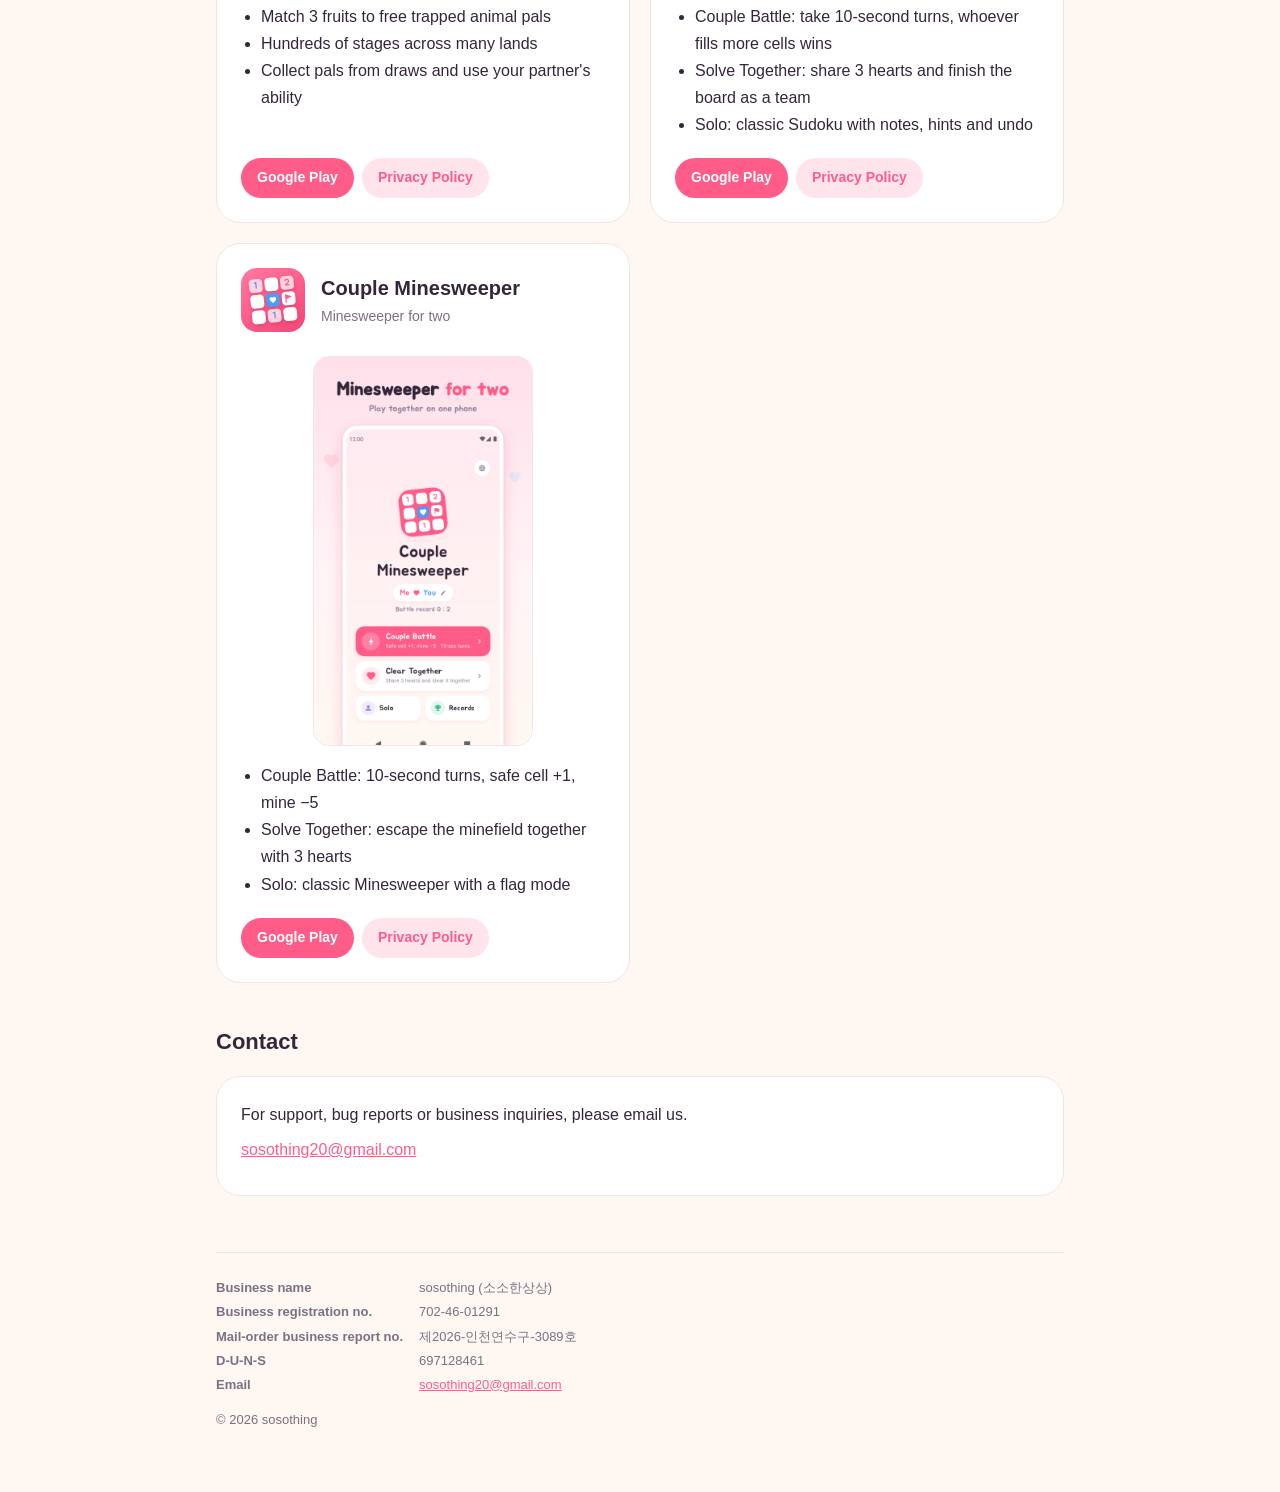
==== commit 78d72b18: "Add mail-order business report number to footer Co-Authored-By: Claude Opus 5.5 <noreply@anthropic.c" ====
--- a/index.html
+++ b/index.html
@@ -283,6 +283,7 @@
     <dl>
       <dt><span lang="ko">상호</span><span lang="en">Business name</span></dt><dd><span lang="ko">소소한상상 (영문: sosothing)</span><span lang="en">sosothing (소소한상상)</span></dd>
       <dt><span lang="ko">사업자등록번호</span><span lang="en">Business registration no.</span></dt><dd>702-46-01291</dd>
+      <dt><span lang="ko">통신판매업 신고번호</span><span lang="en">Mail-order business report no.</span></dt><dd>제2026-인천연수구-3089호</dd>
       <!-- 정해지면 채운다
       <dt><span lang="ko">대표자</span><span lang="en">Representative</span></dt><dd></dd>
       <dt><span lang="ko">주소</span><span lang="en">Address</span></dt><dd></dd>
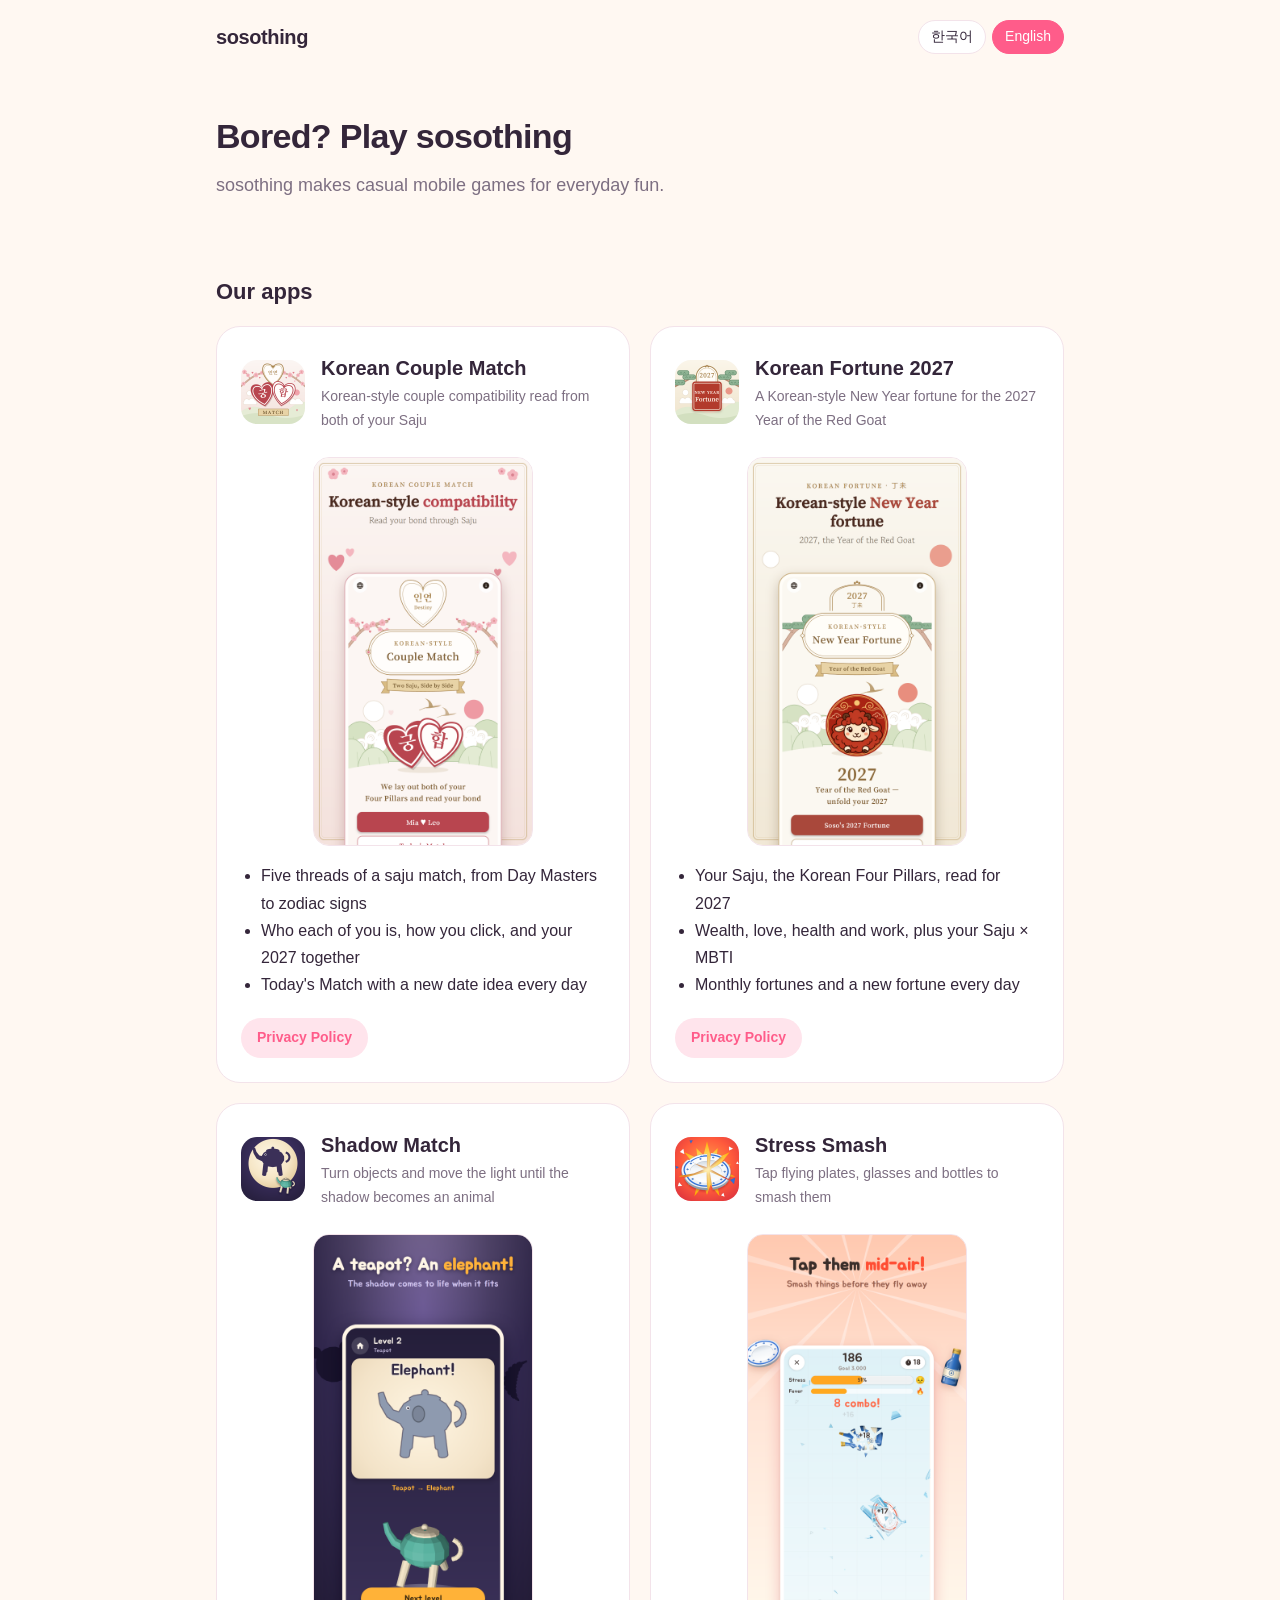
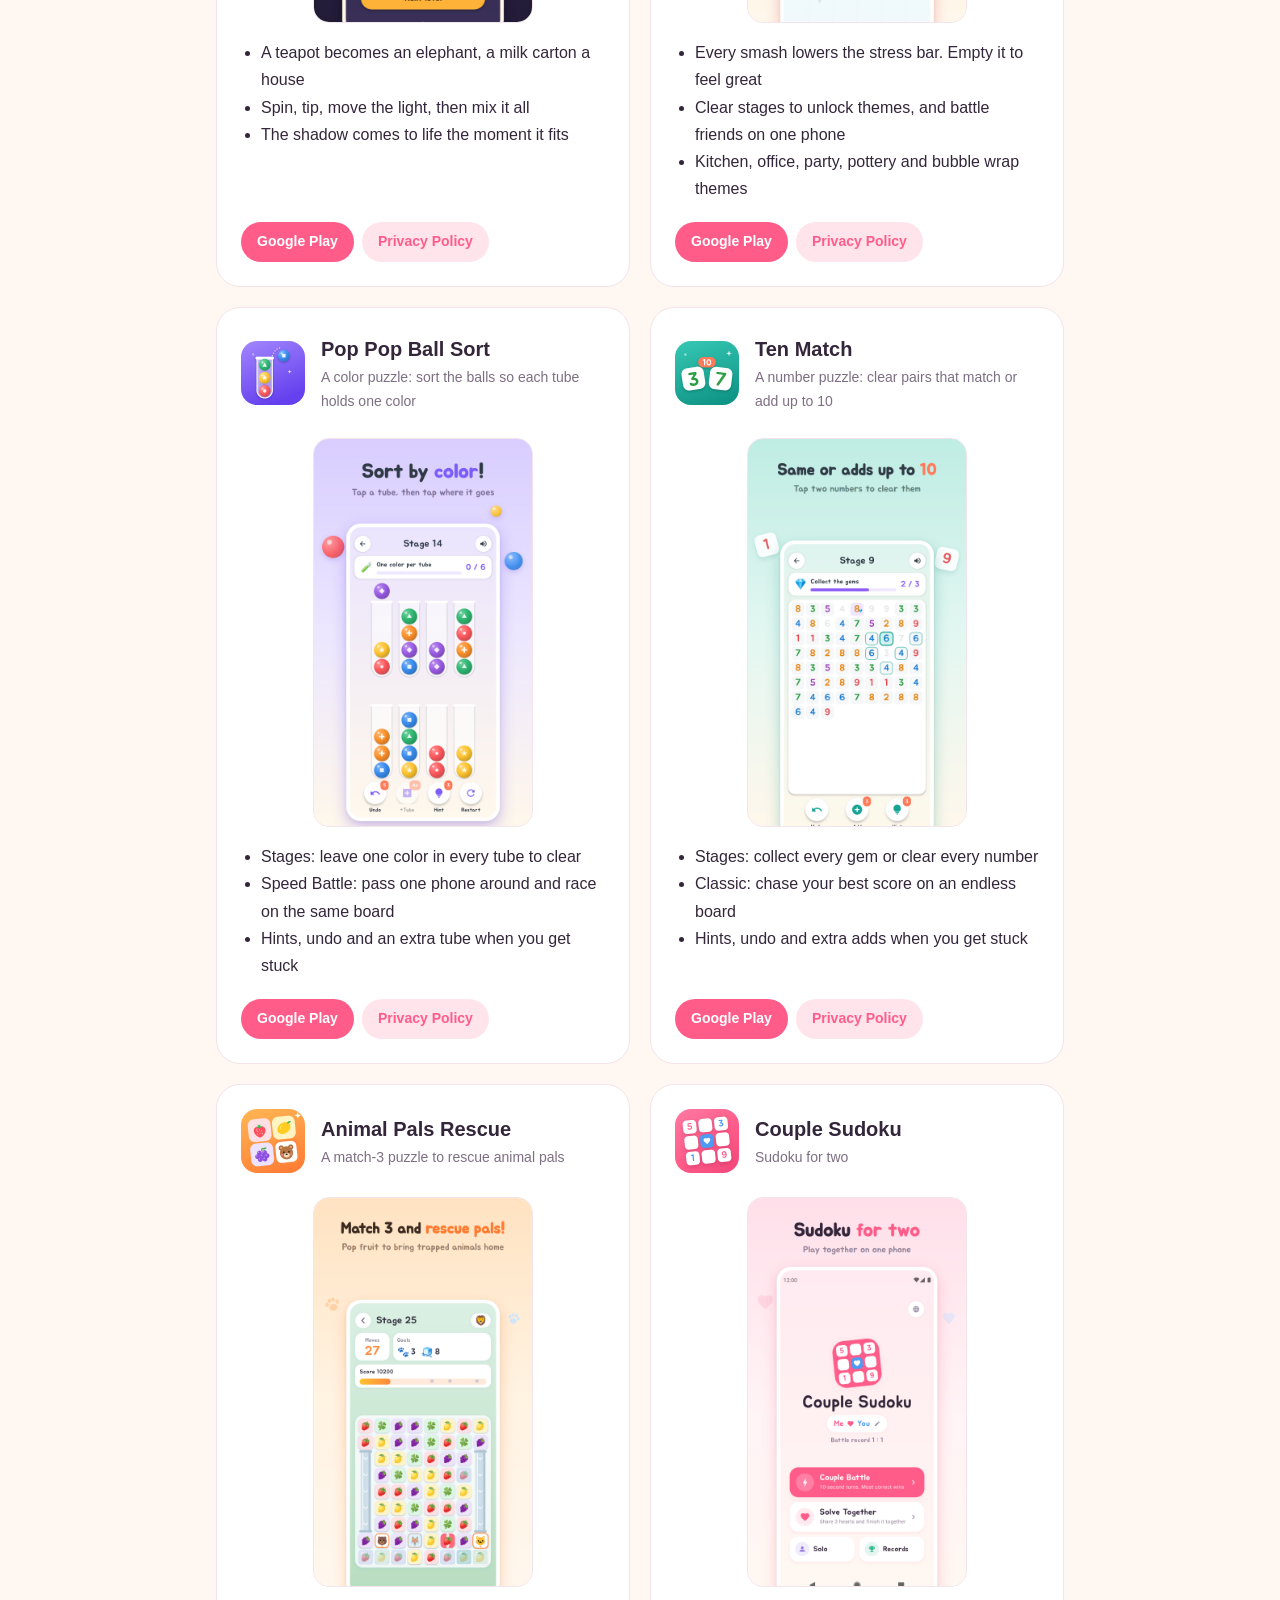
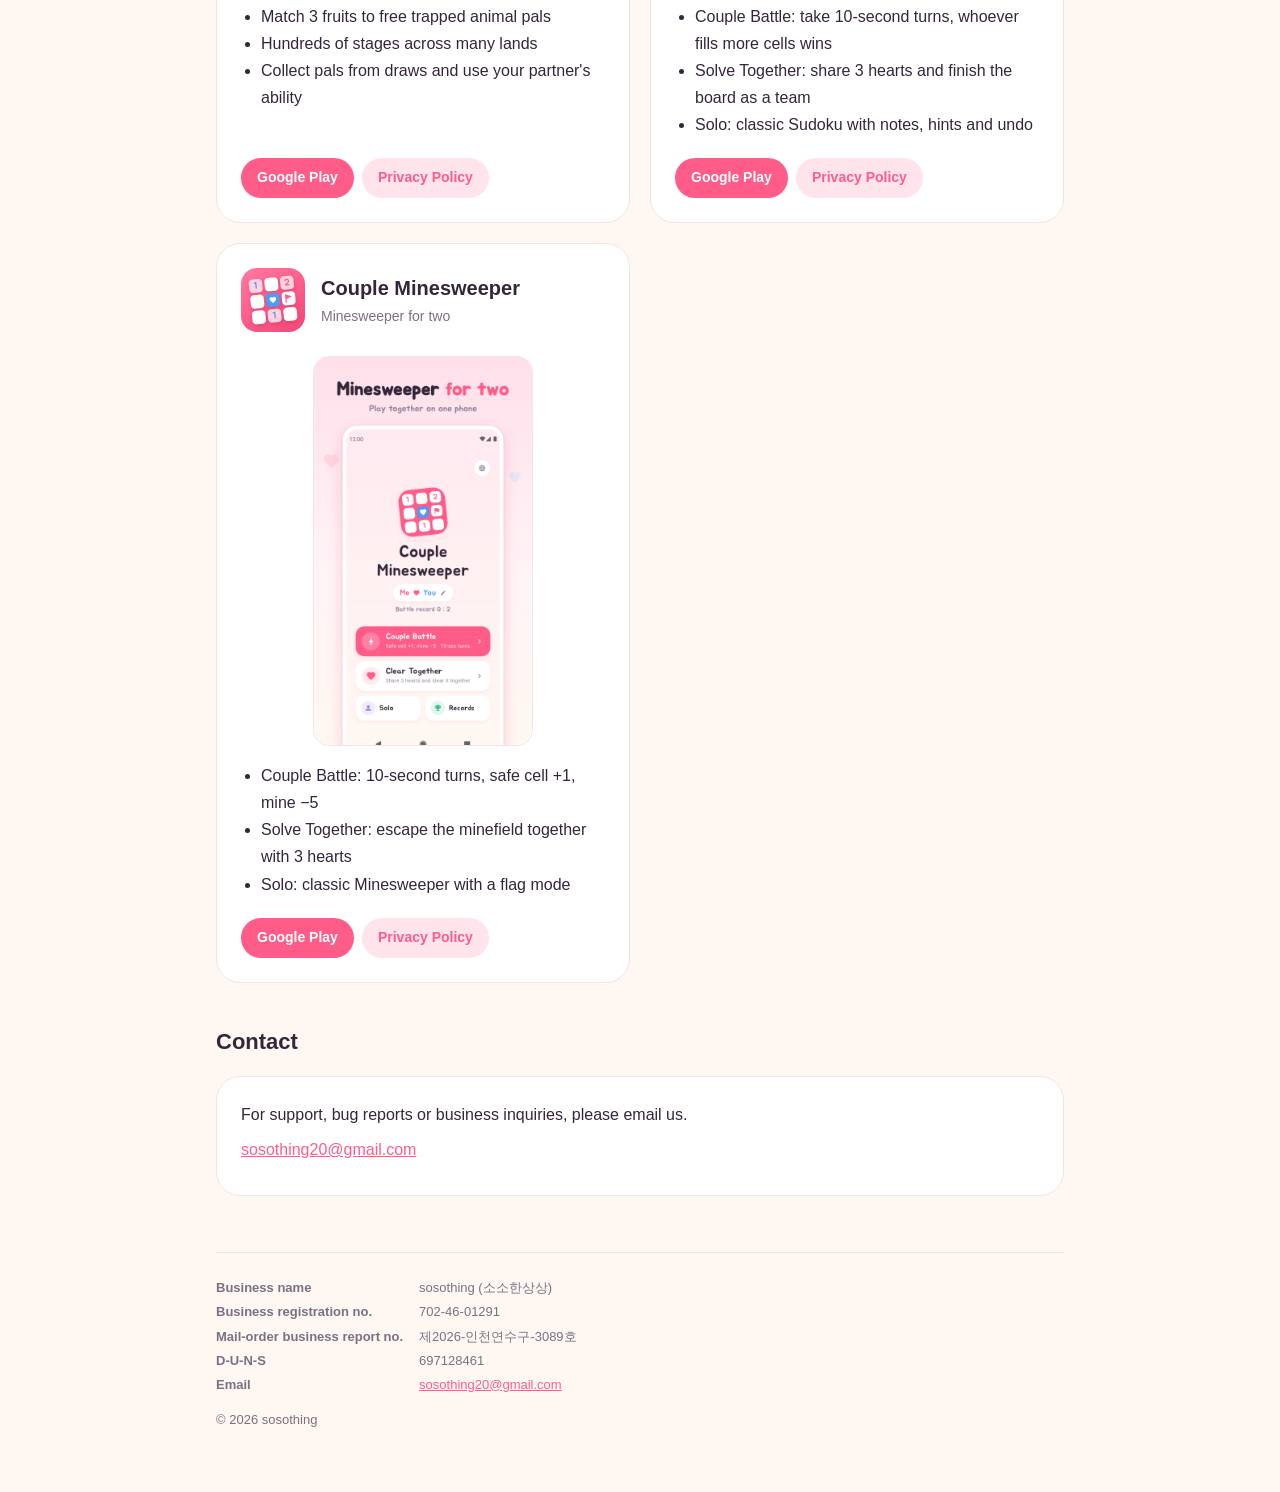
==== commit ef11d826: "그림자 맞추기: 스토어 출시, Google Play 링크 추가 Co-Authored-By: Claude Opus 5.5 <noreply@anthropic.com>" ====
--- a/index.html
+++ b/index.html
@@ -105,6 +105,7 @@
         <li>The shadow comes to life the moment it fits</li>
       </ul>
       <div class="links">
+        <a class="btn btn-primary" href="https://play.google.com/store/apps/details?id=com.sosothing.shadowmatch">Google Play</a>
         <a class="btn btn-ghost" href="apps/shadow-match/privacy.html"><span lang="ko">개인정보처리방침</span><span lang="en">Privacy Policy</span></a>
       </div>
     </article>
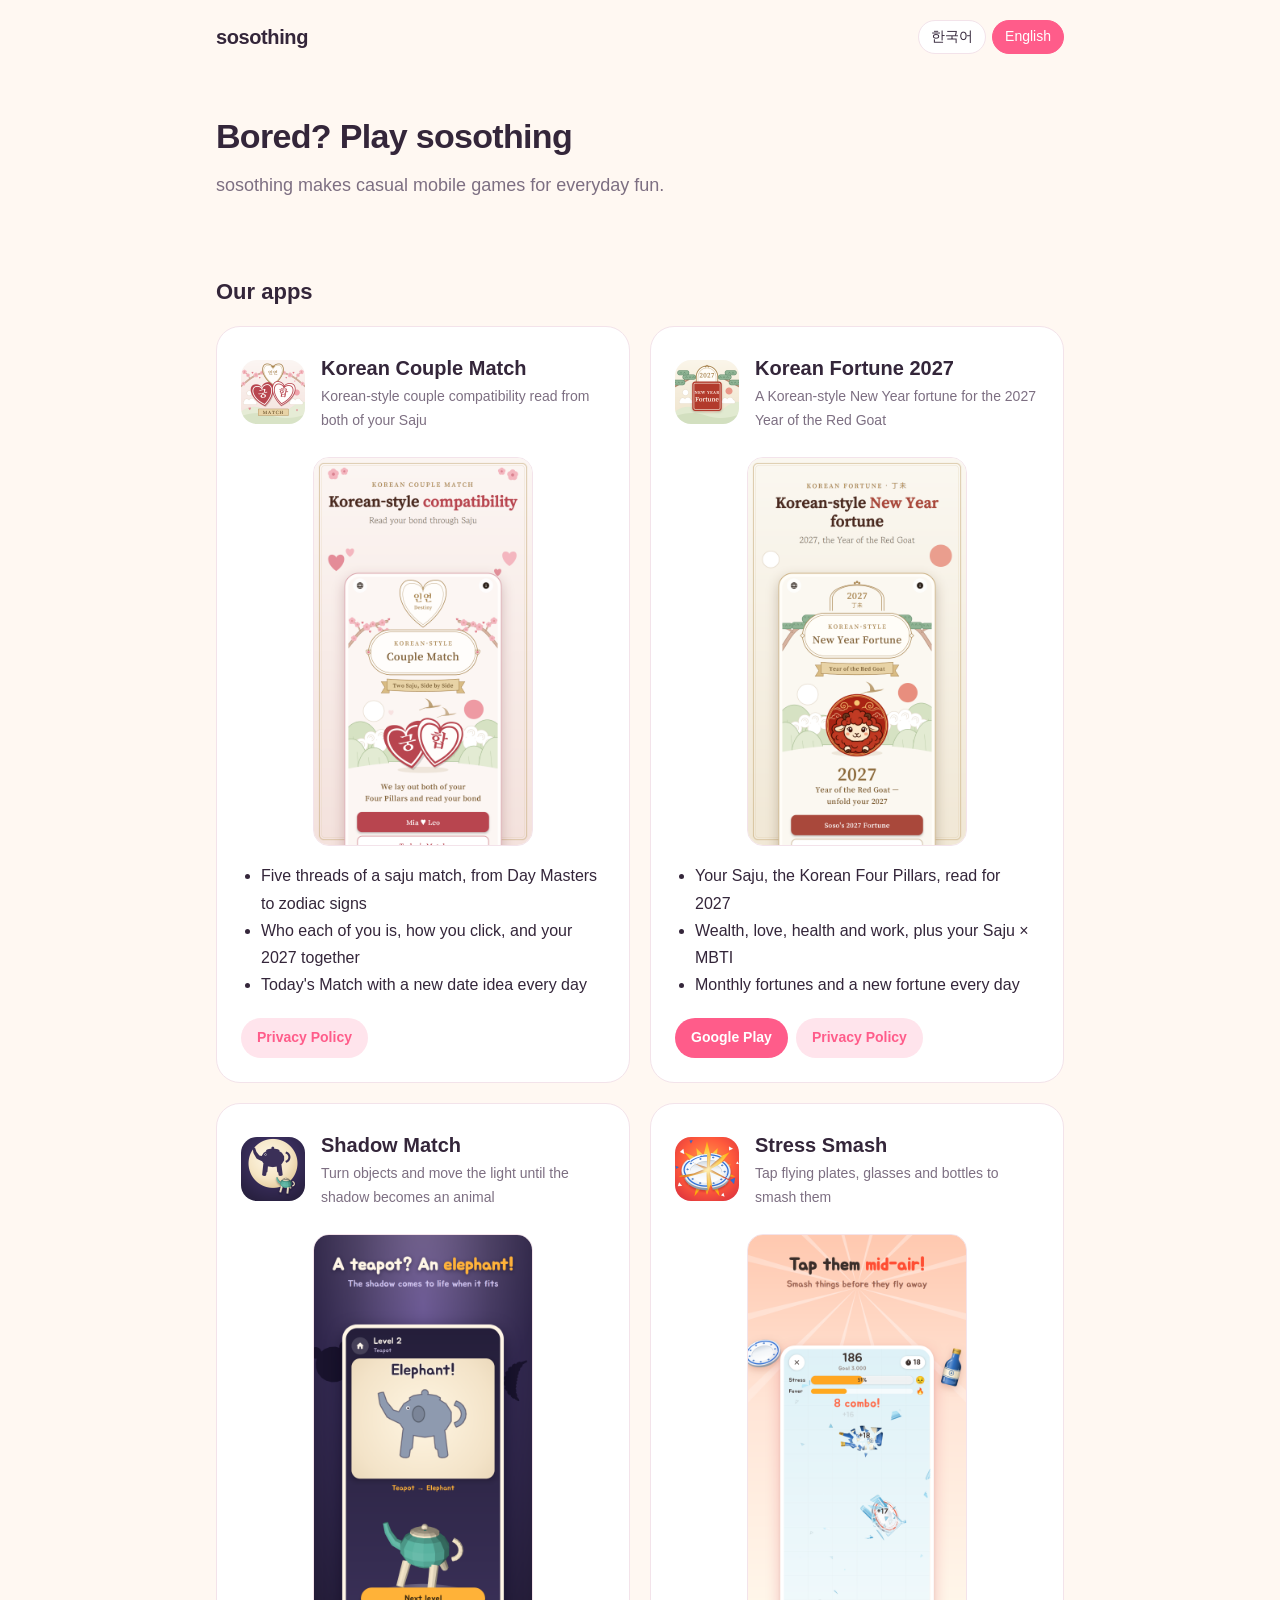
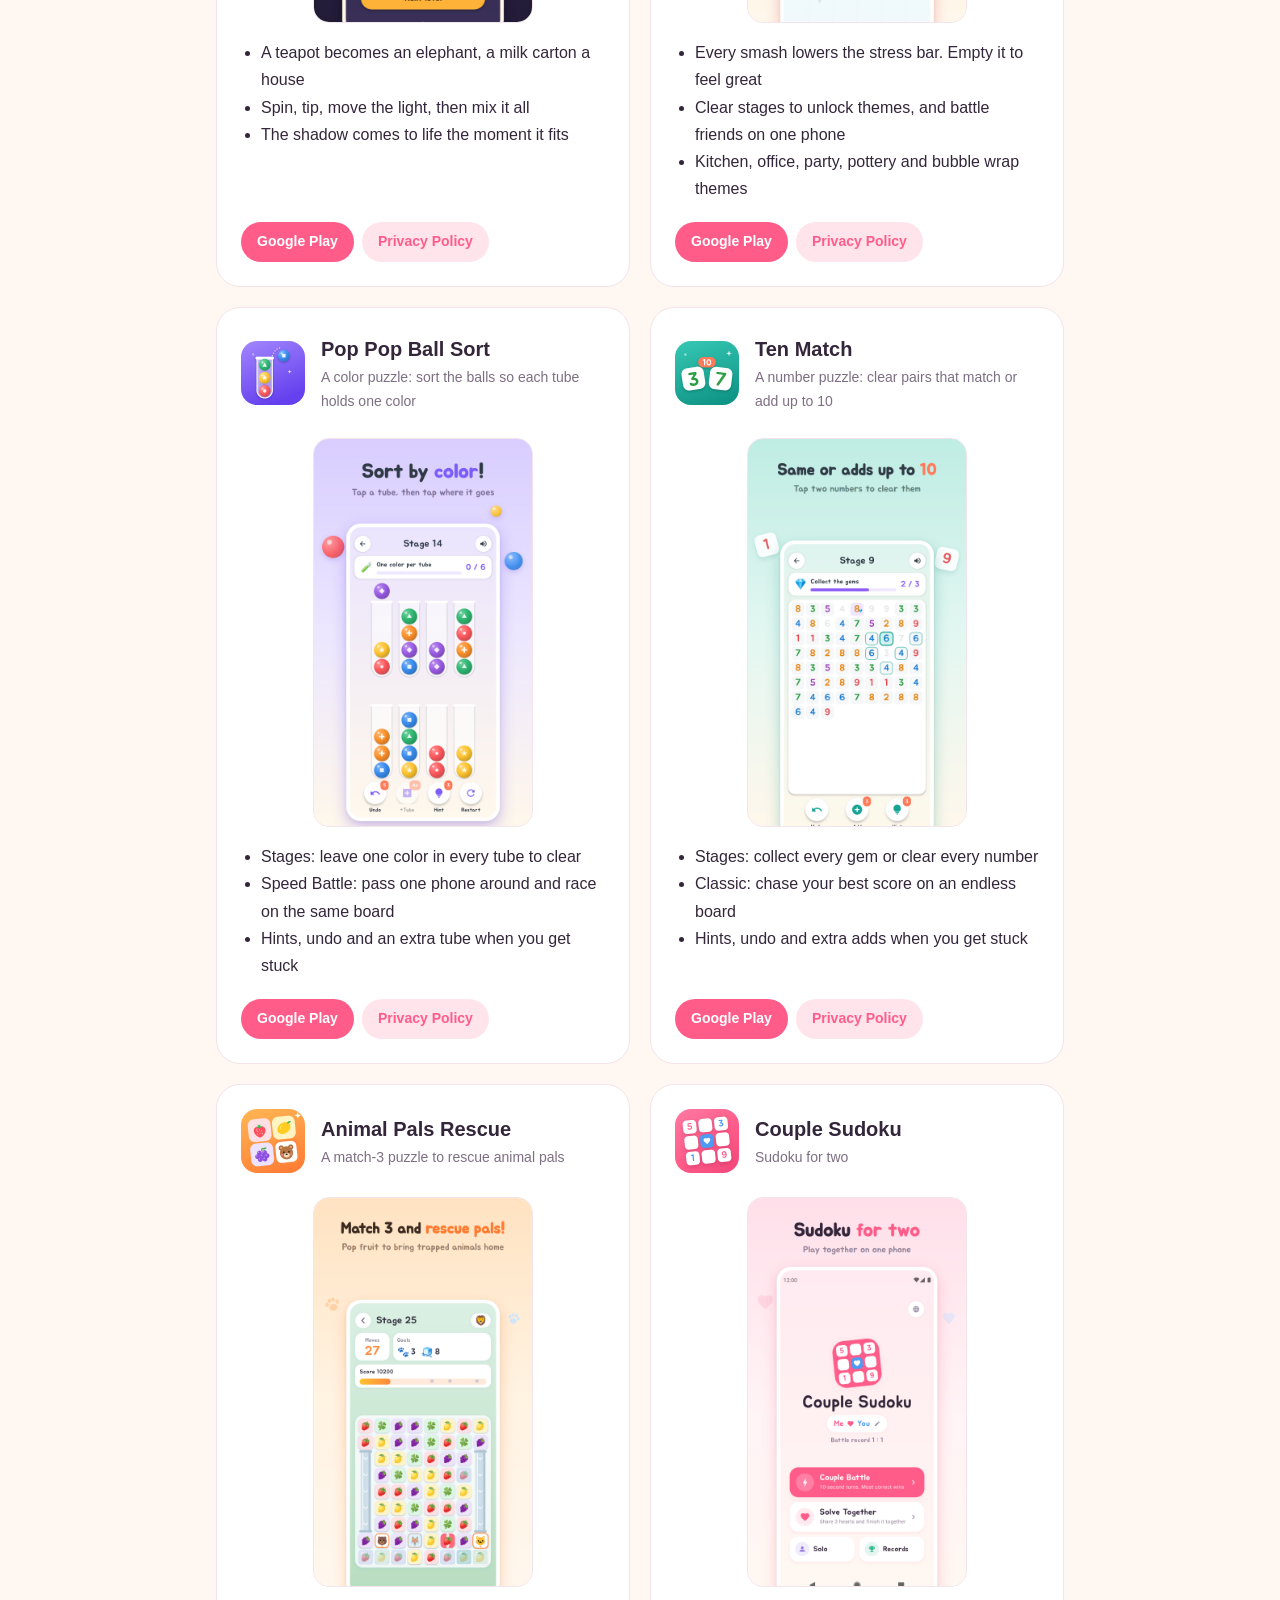
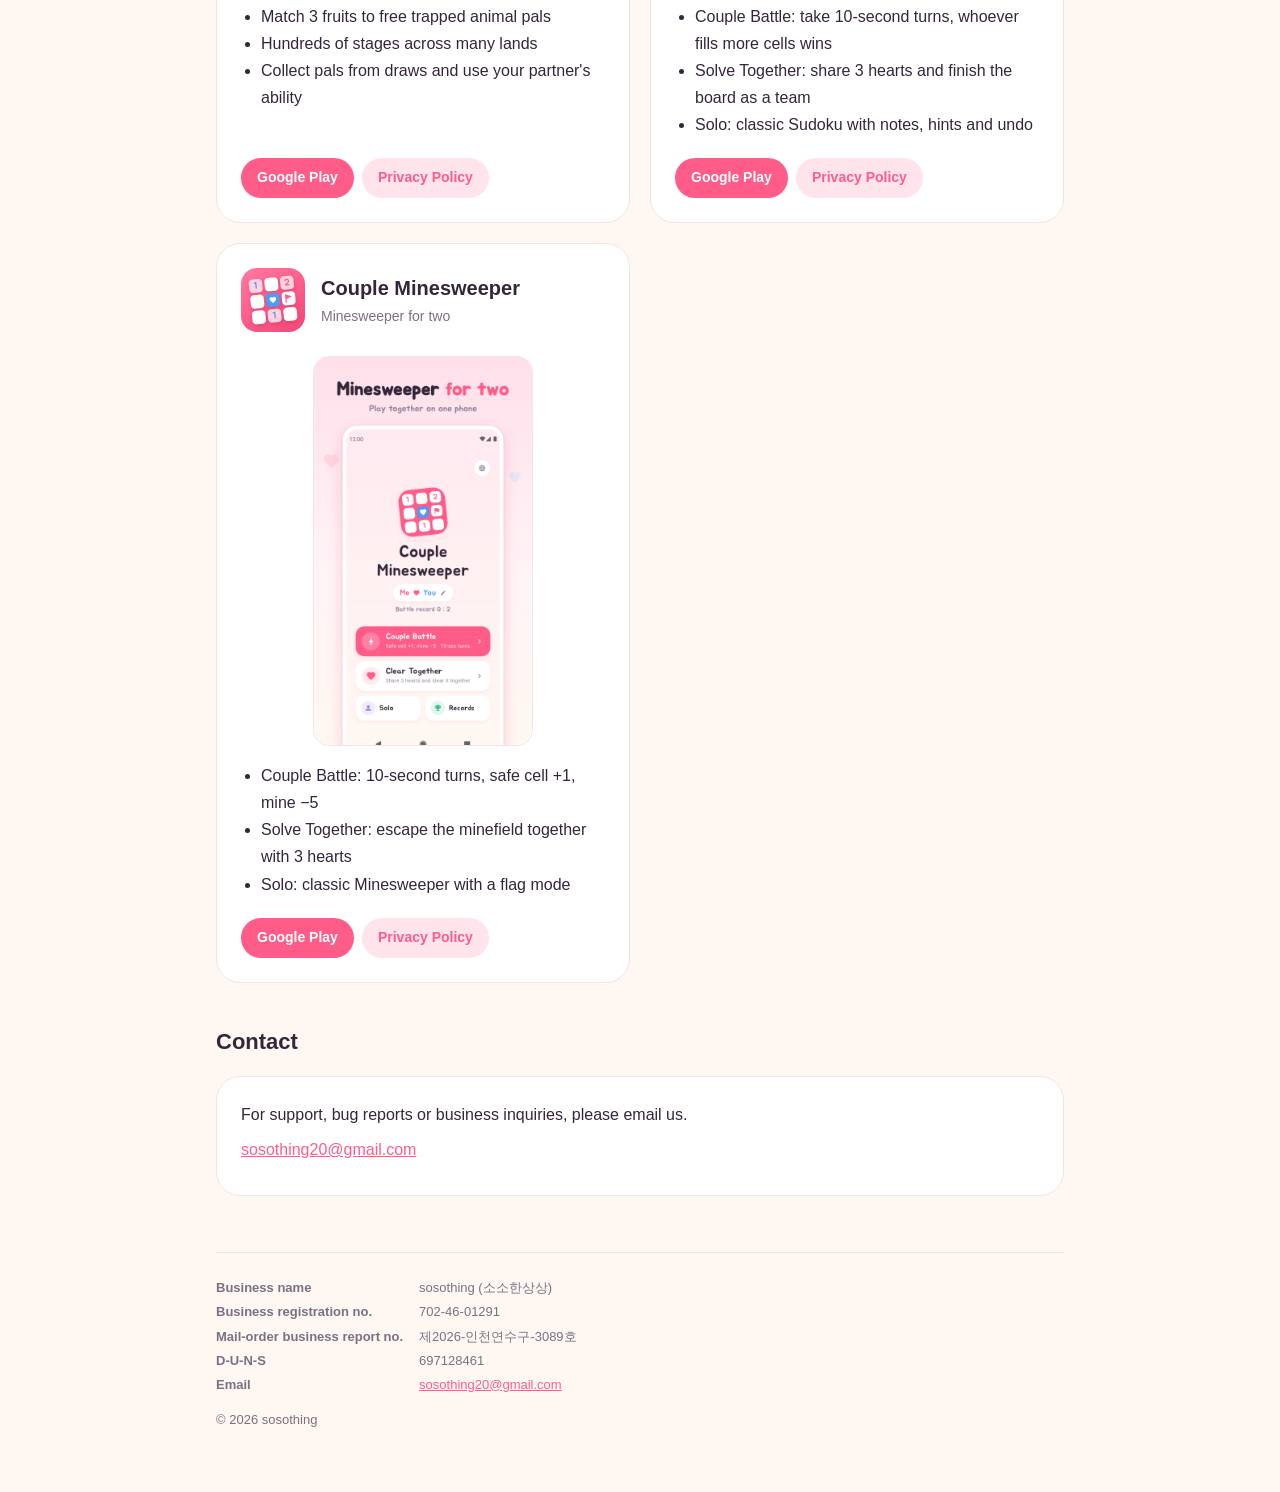
==== commit 5e794d61: "Add Google Play link for Korean Fortune 2027 Co-Authored-By: Claude Opus 5.5 <noreply@anthropic.com>" ====
--- a/index.html
+++ b/index.html
@@ -79,6 +79,7 @@
         <li>Monthly fortunes and a new fortune every day</li>
       </ul>
       <div class="links">
+        <a class="btn btn-primary" href="https://play.google.com/store/apps/details?id=com.sosothing.newyear2027">Google Play</a>
         <a class="btn btn-ghost" href="apps/newyear-2027/privacy.html"><span lang="ko">개인정보처리방침</span><span lang="en">Privacy Policy</span></a>
       </div>
     </article>
--- a/style.css
+++ b/style.css
@@ -15,6 +15,9 @@
   background: var(--bg);
   color: var(--ink);
   font: 16px/1.7 -apple-system, "Segoe UI", Roboto, "Noto Sans KR", sans-serif;
+  /* 한글이 낱자로 끊기지 않고 낱말 단위로 줄바꿈되게. 긴 주소는 넘치지 않게 끊는다 */
+  word-break: keep-all;
+  overflow-wrap: break-word;
 }
 
 a { color: var(--accent); }
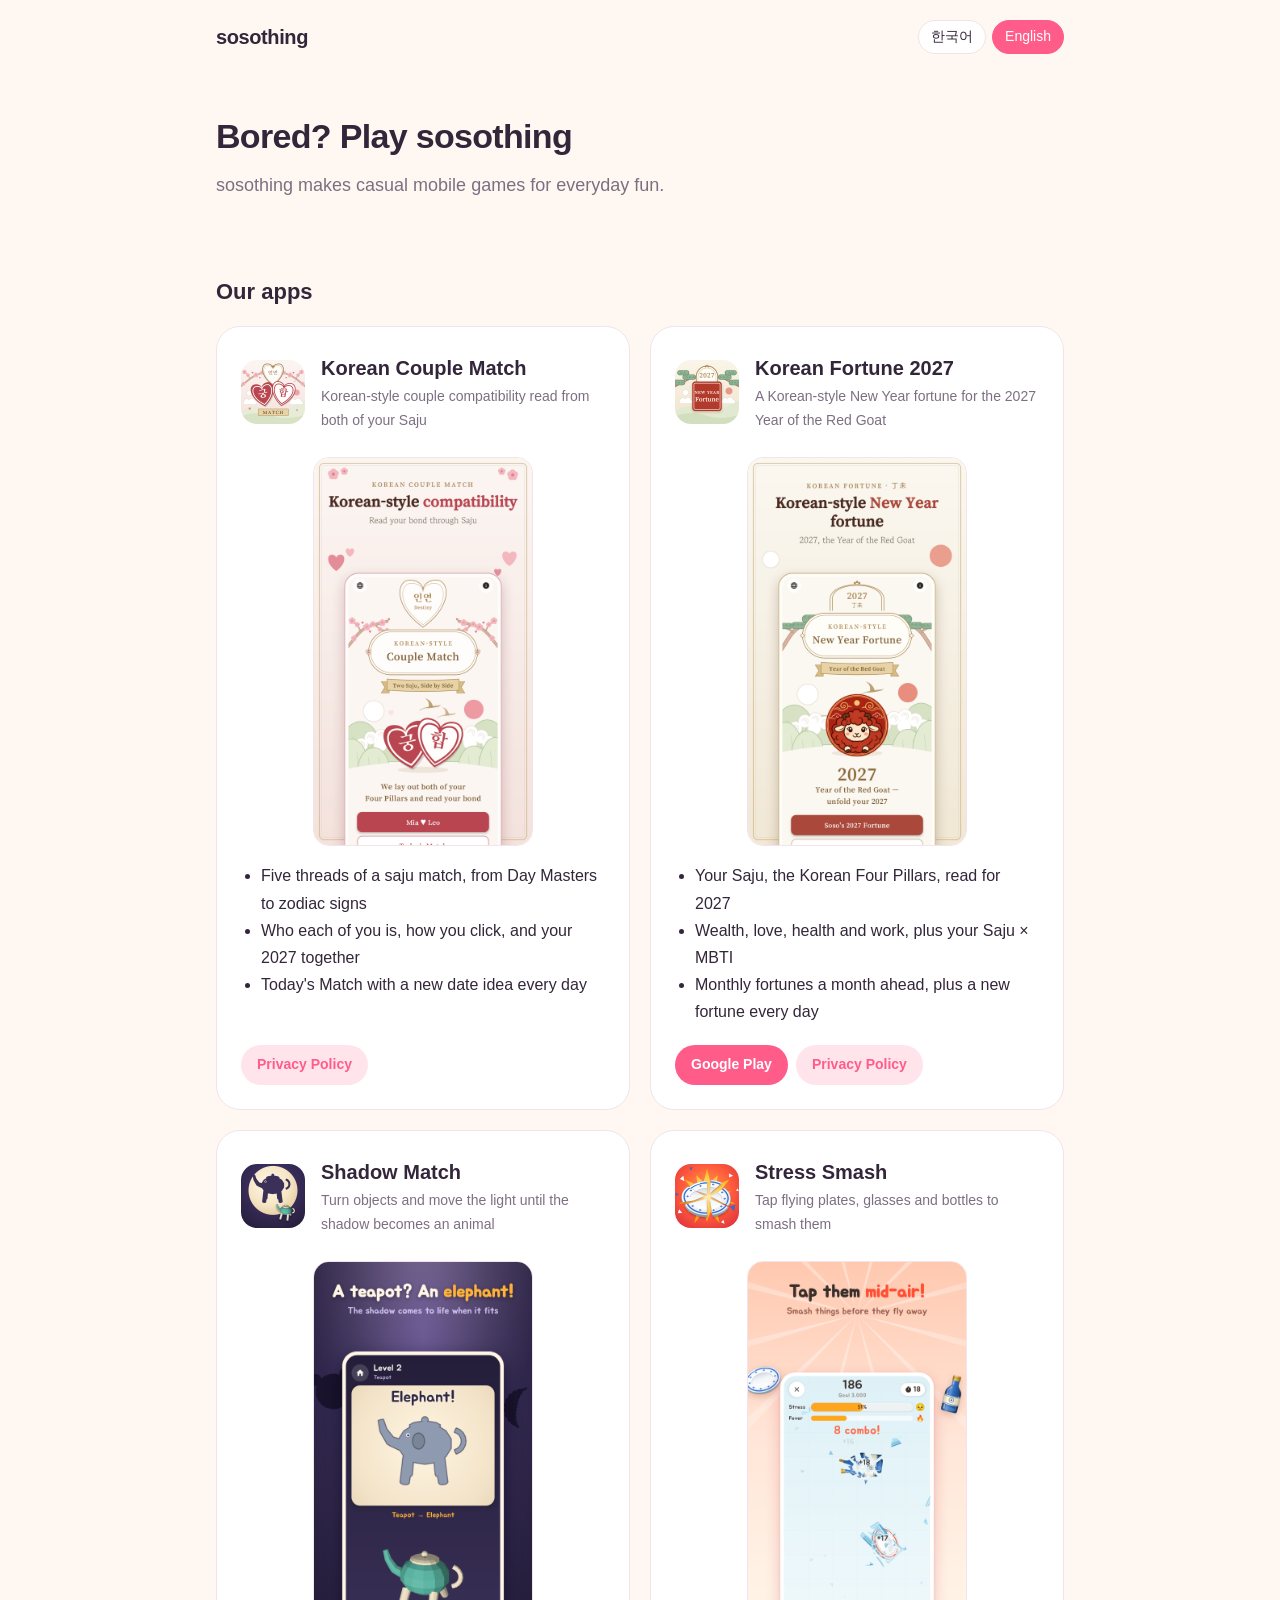
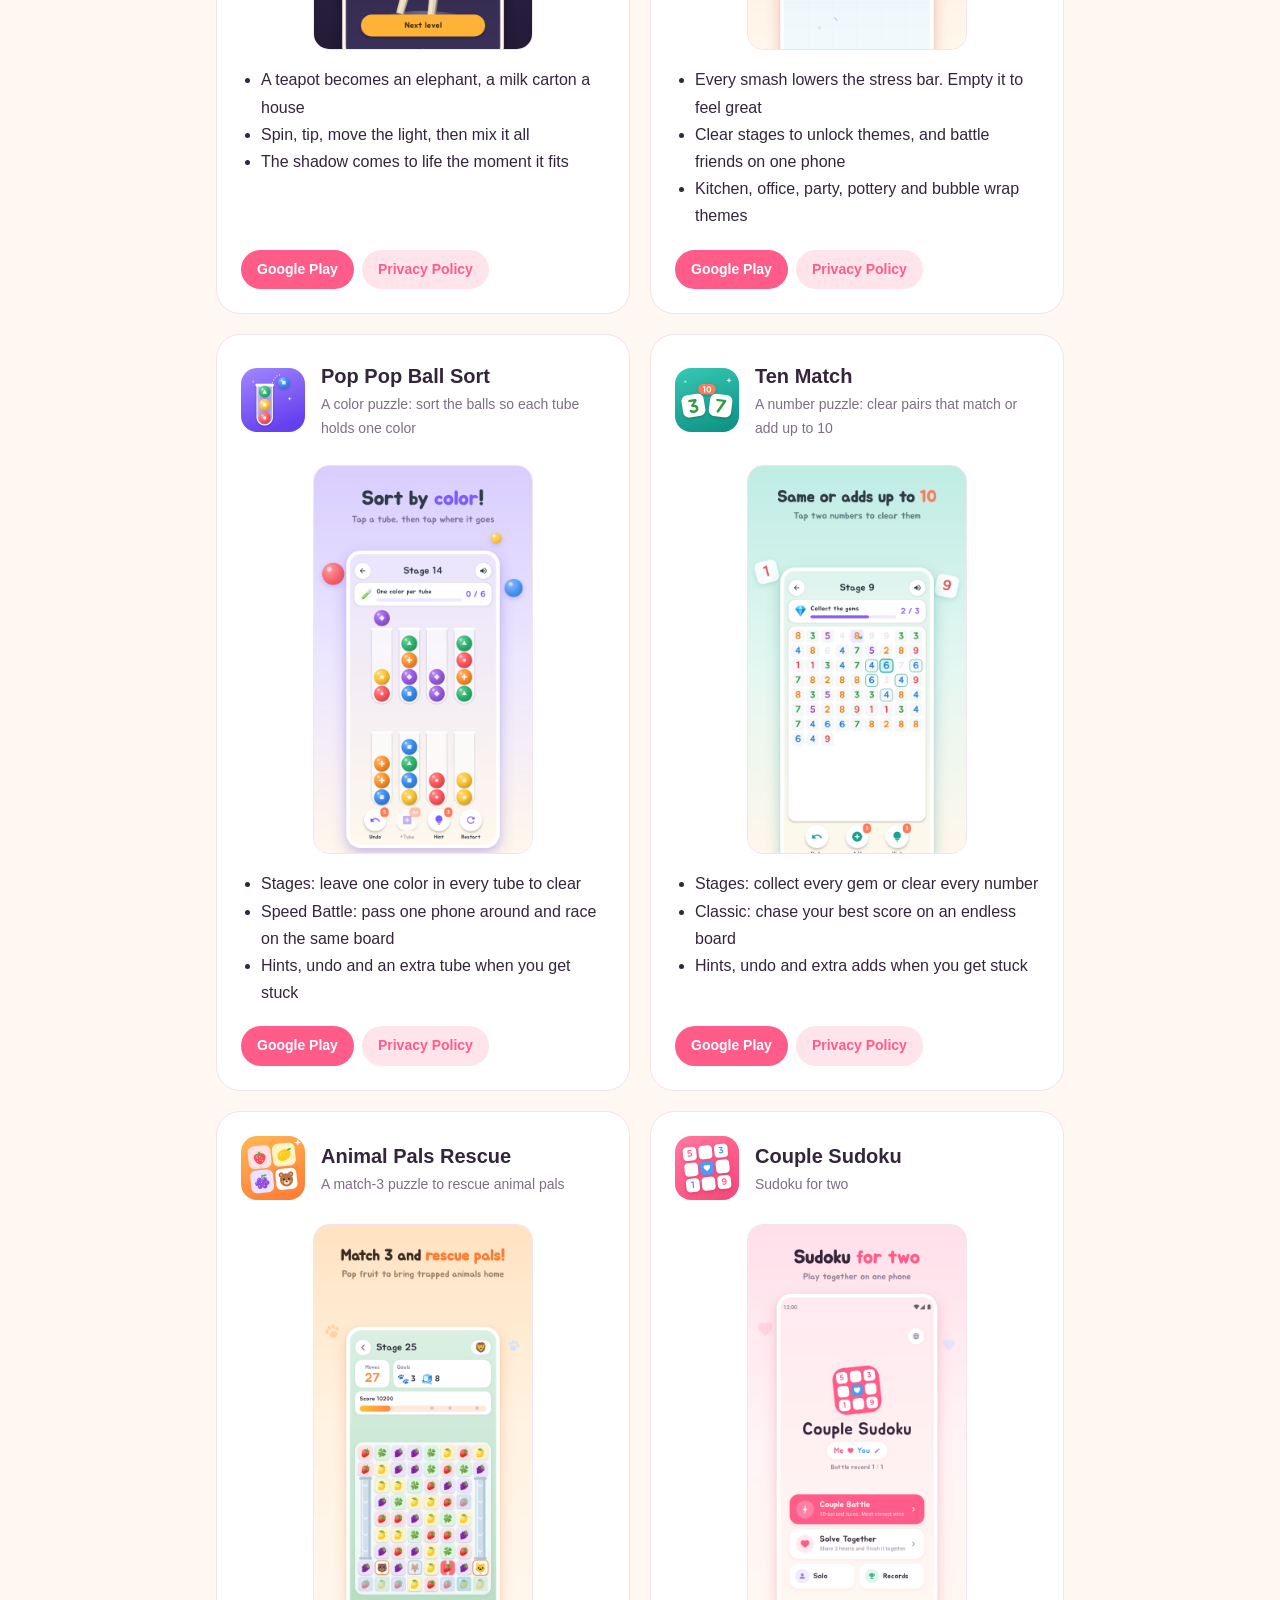
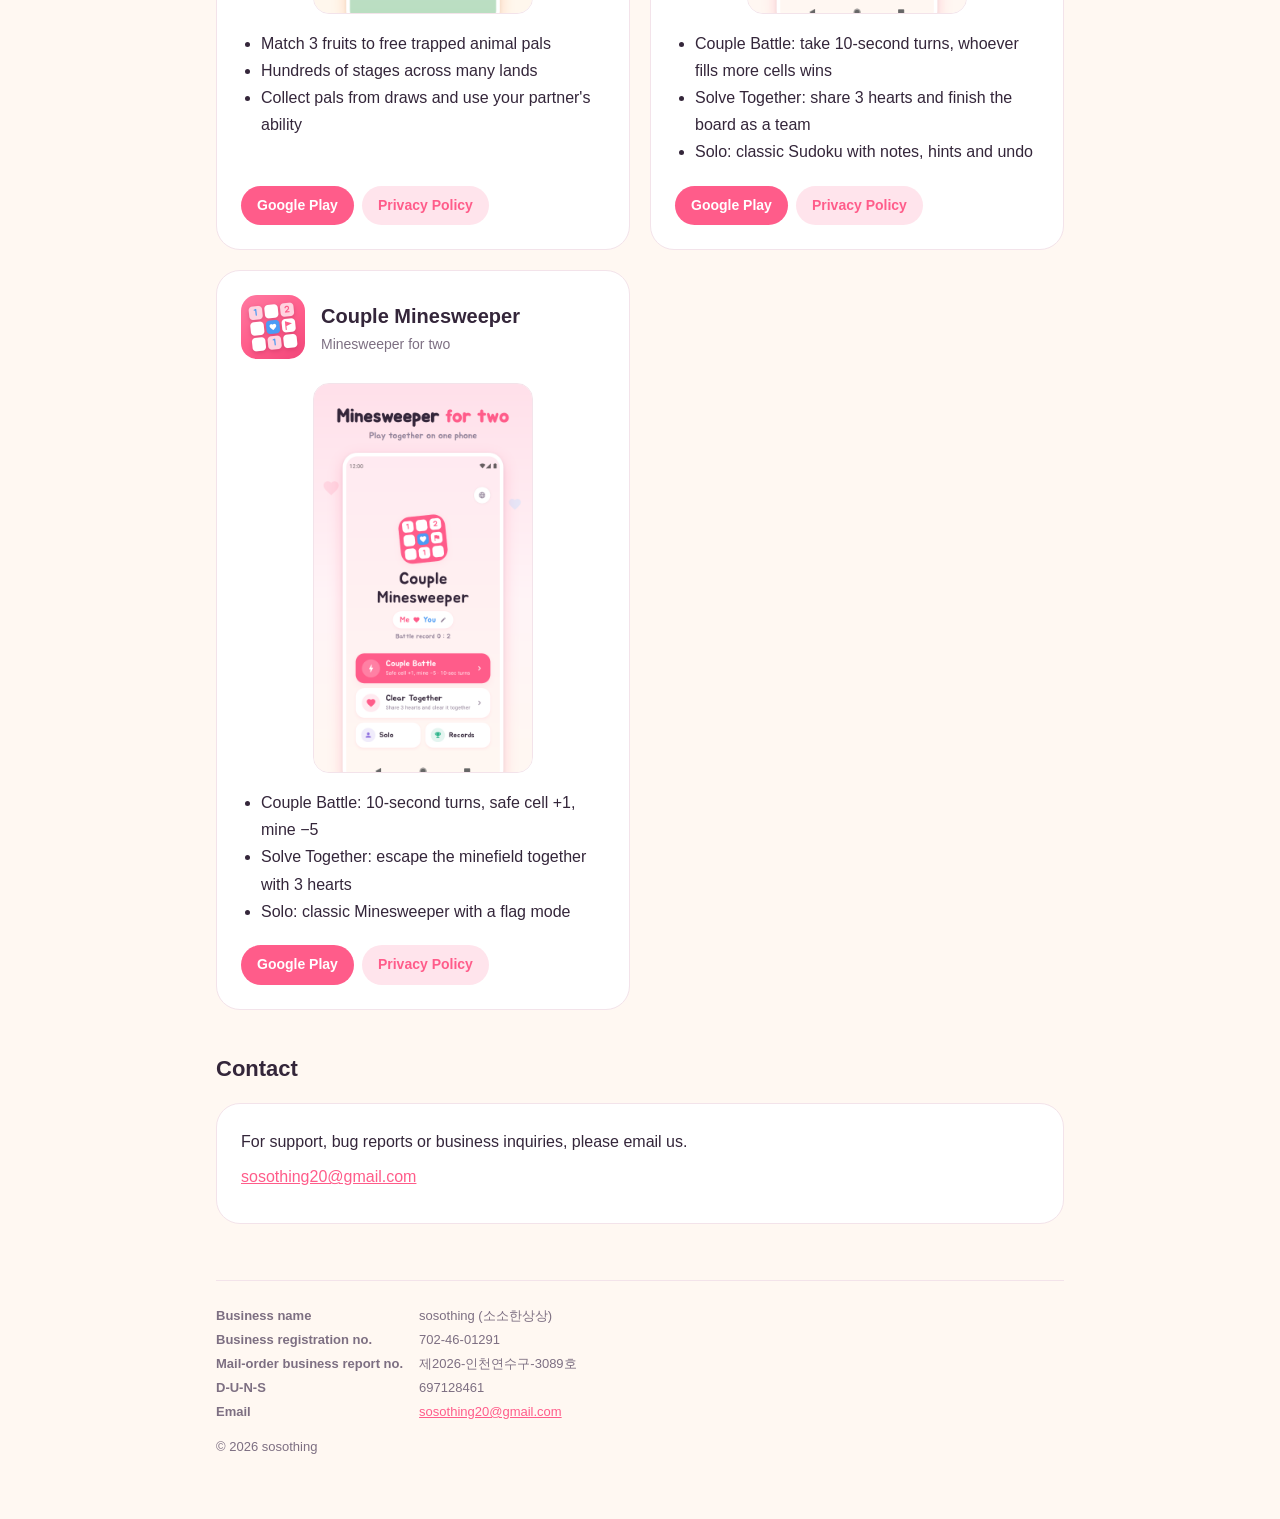
==== commit 9739169d: "Korean Fortune 2027: privacy policy with Remove Ads purchase, monthly fortunes a month ahead Co-Auth" ====
--- a/index.html
+++ b/index.html
@@ -71,12 +71,12 @@
       <ul lang="ko">
         <li>타고난 나부터 2027년의 나까지, 재물·연애·건강·일 운세</li>
         <li>만세력 사주표와 사주 × MBTI로 본 나</li>
-        <li>그달이 오면 열리는 달별 운세와 날마다 바뀌는 오늘의 운세</li>
+        <li>한 달 앞서 미리 여는 달별 운세와 날마다 바뀌는 오늘의 운세</li>
       </ul>
       <ul lang="en">
         <li>Your Saju, the Korean Four Pillars, read for 2027</li>
         <li>Wealth, love, health and work, plus your Saju × MBTI</li>
-        <li>Monthly fortunes and a new fortune every day</li>
+        <li>Monthly fortunes a month ahead, plus a new fortune every day</li>
       </ul>
       <div class="links">
         <a class="btn btn-primary" href="https://play.google.com/store/apps/details?id=com.sosothing.newyear2027">Google Play</a>
